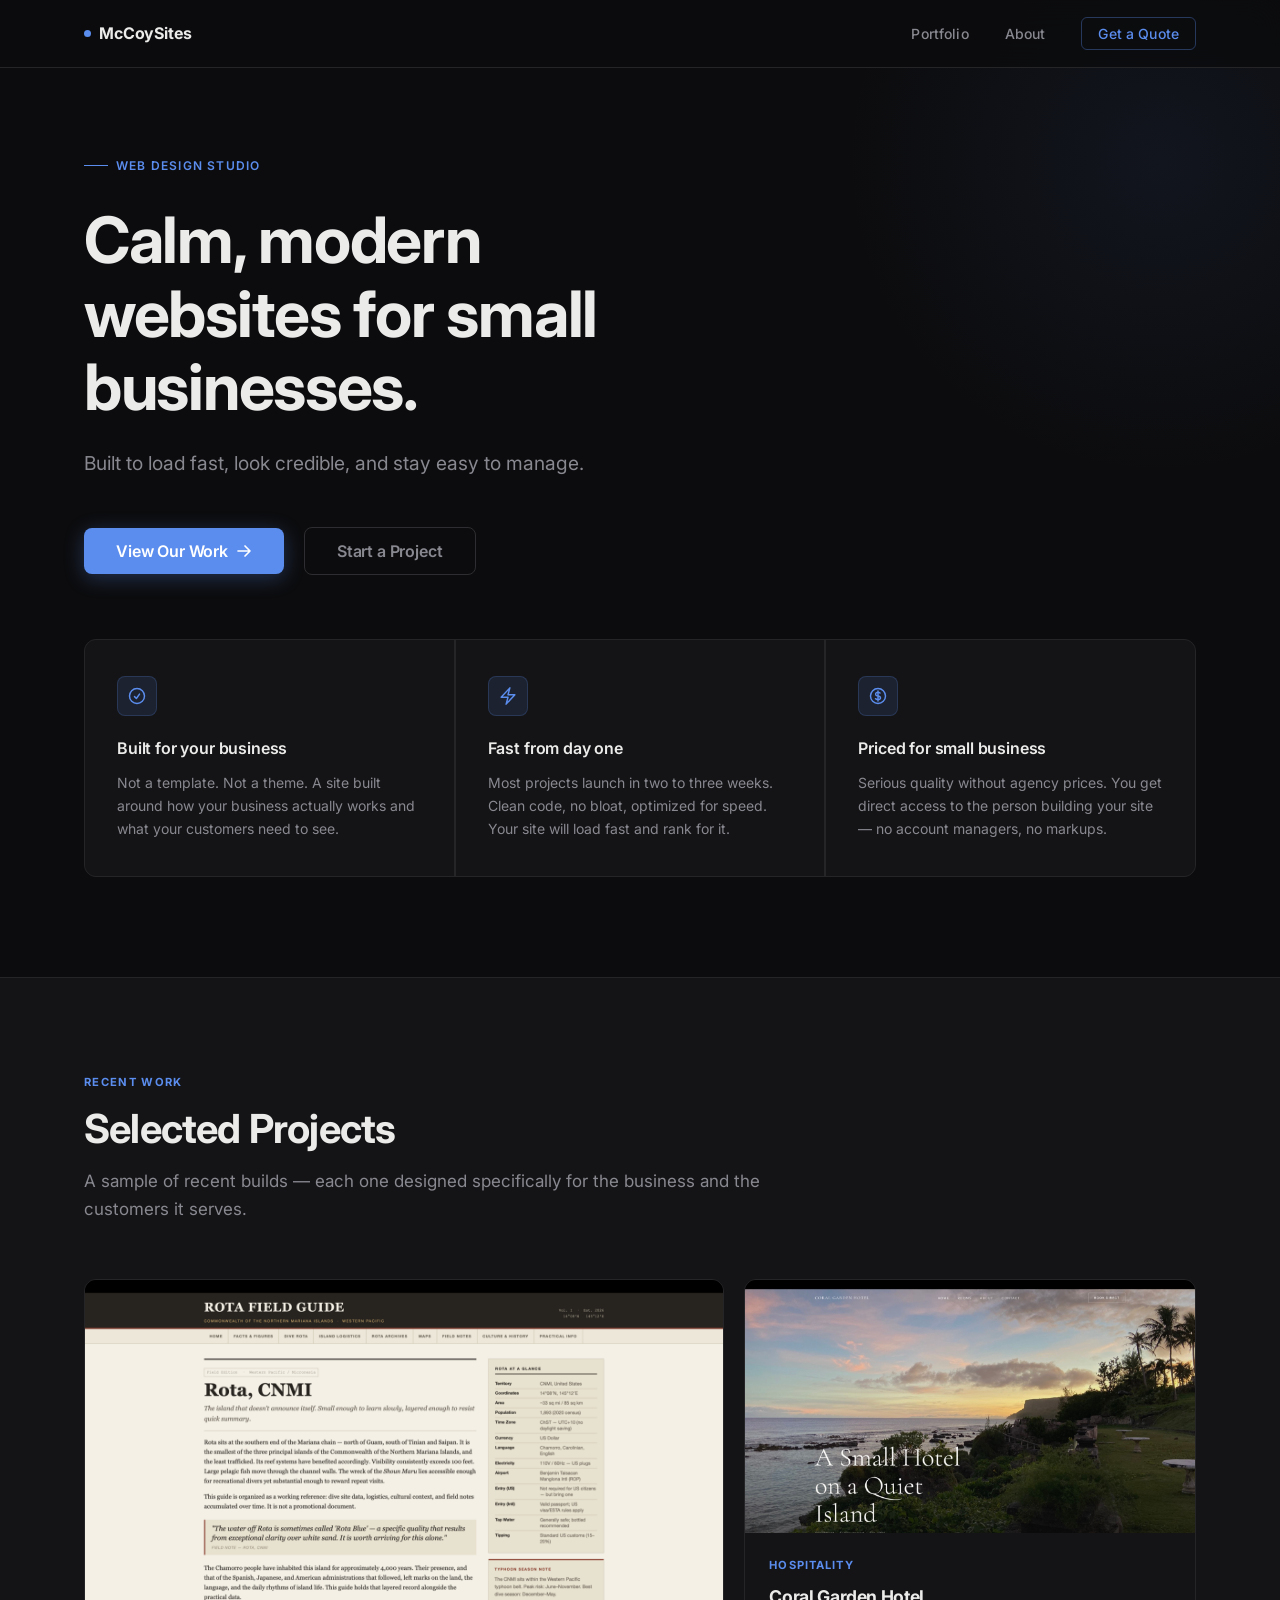
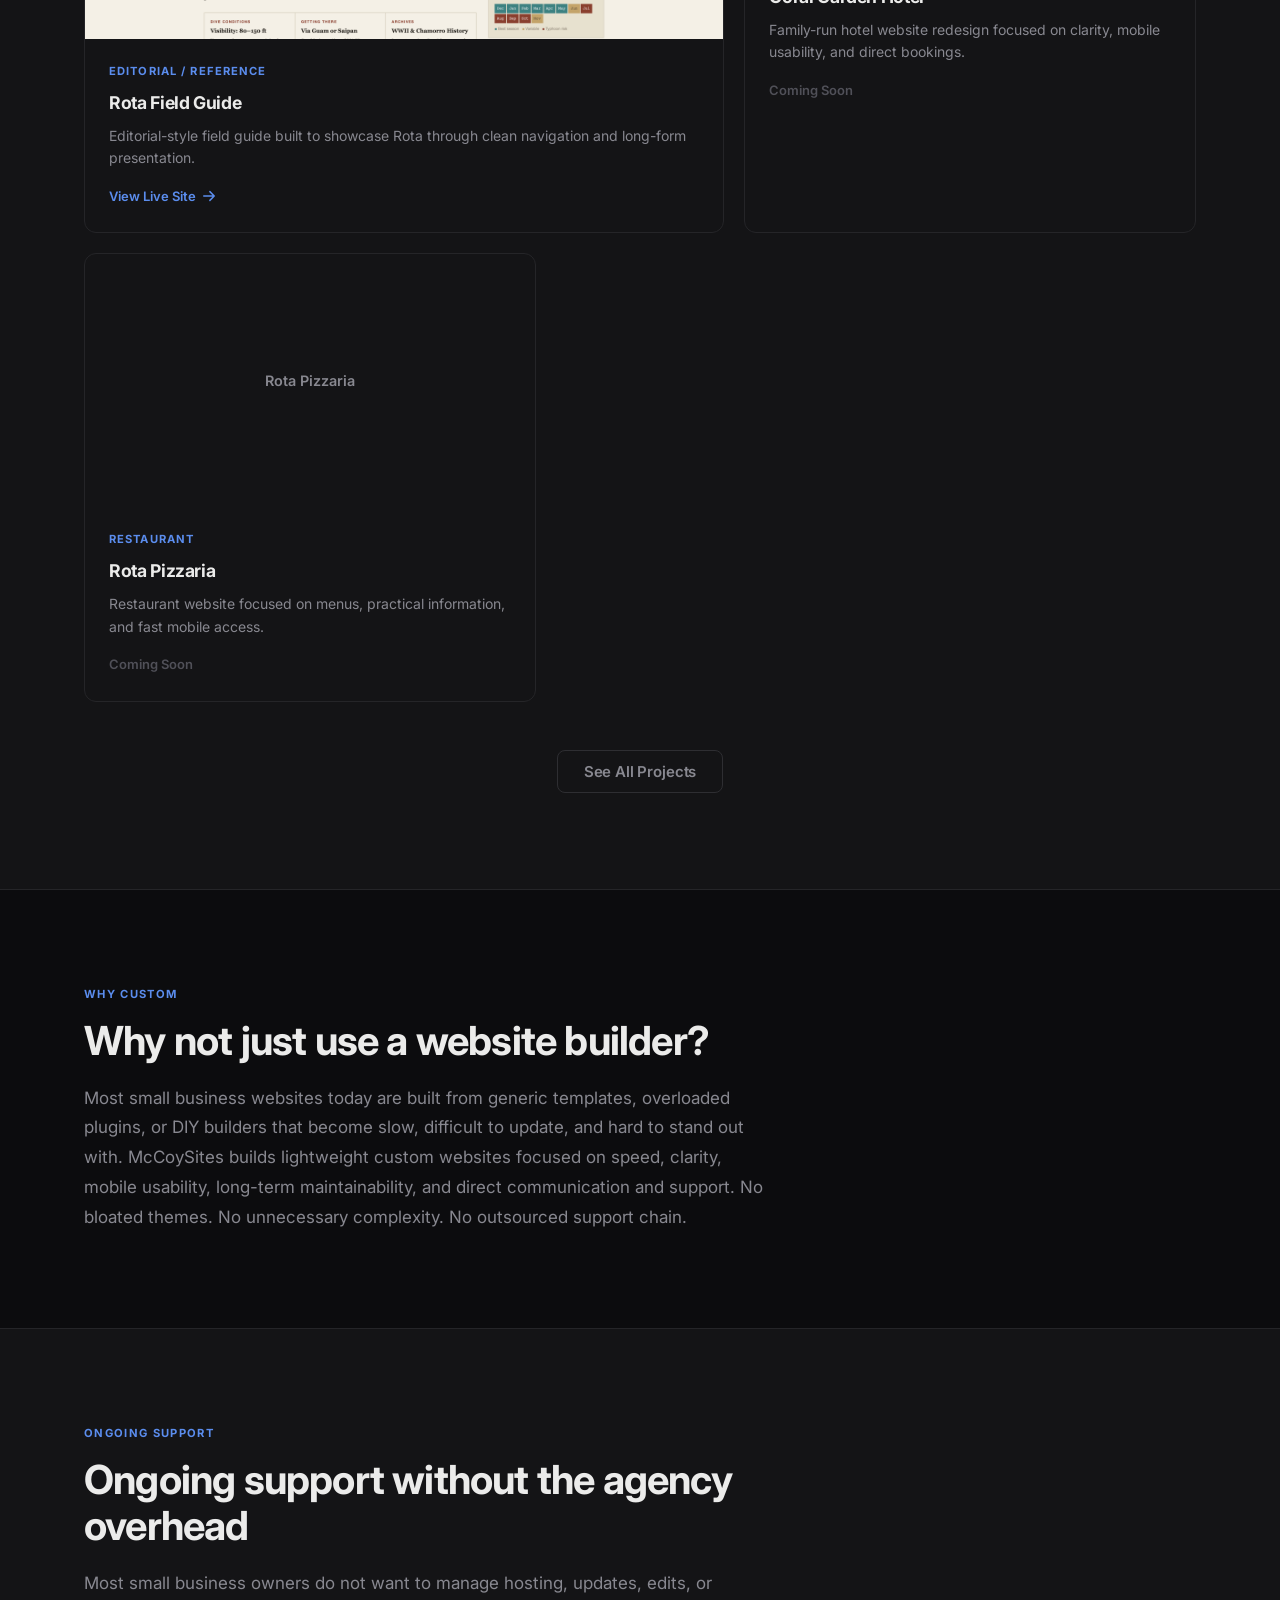
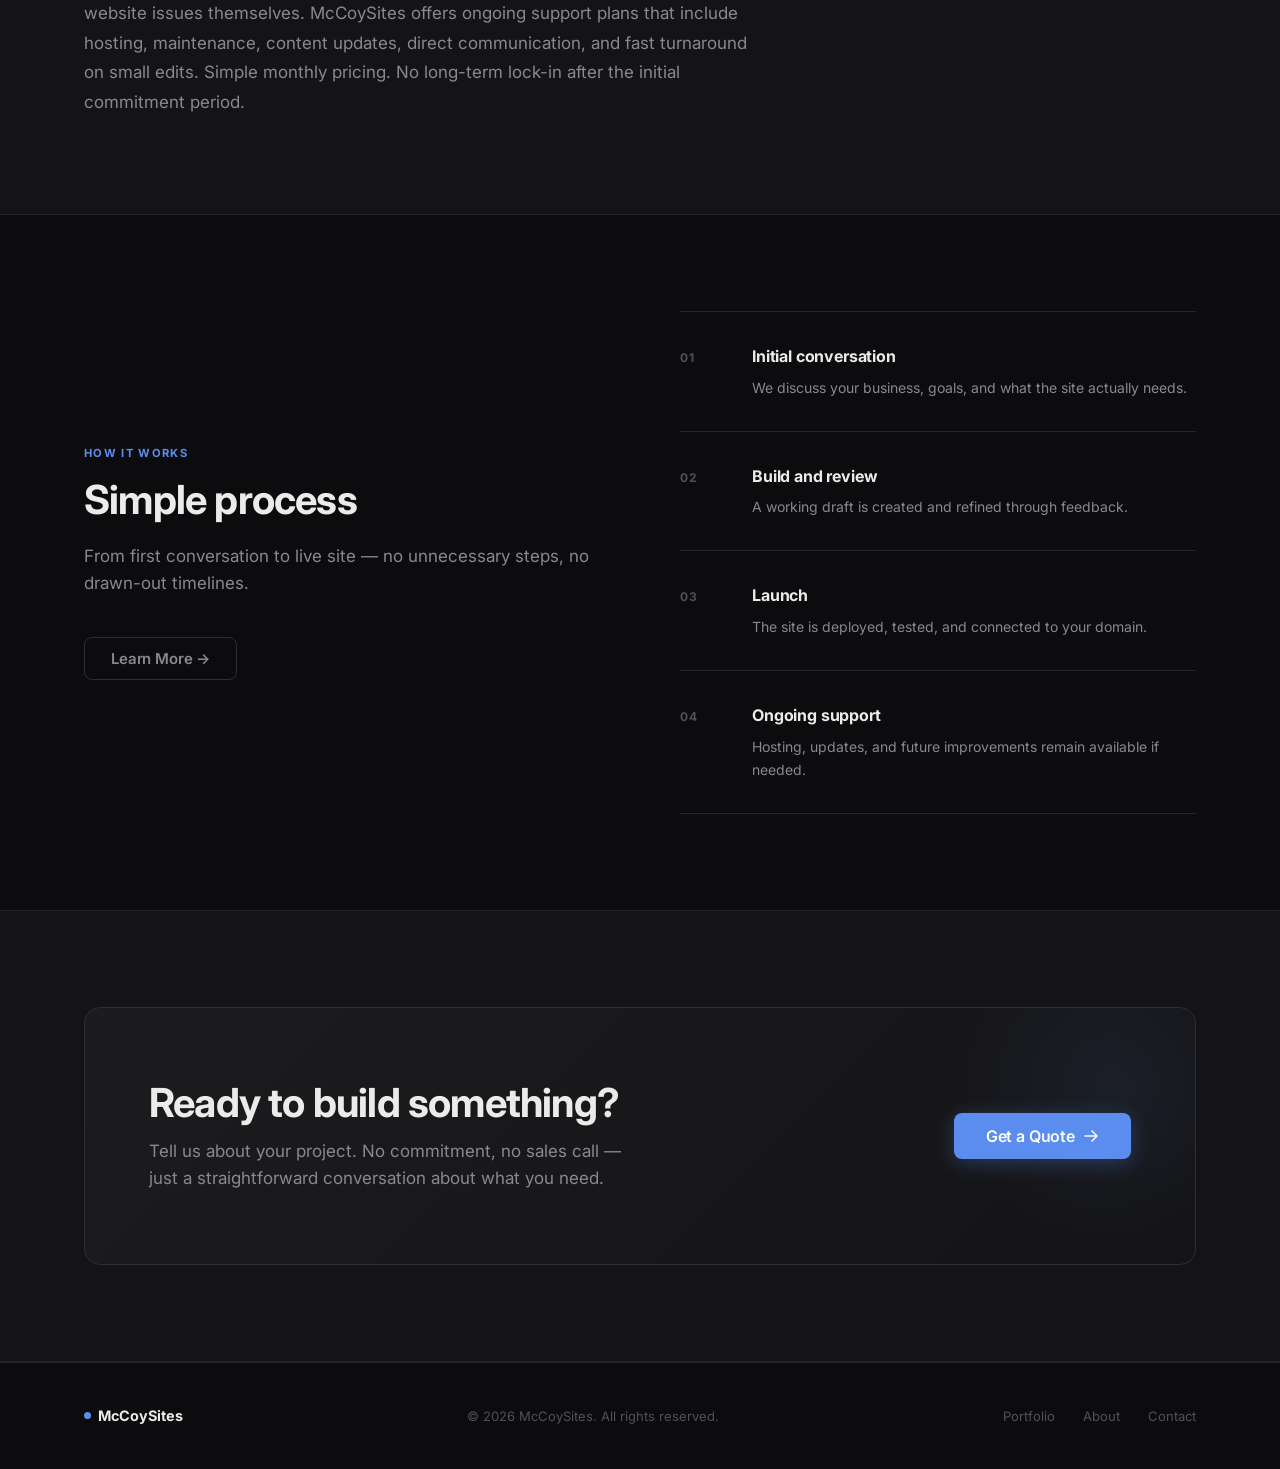
==== index.html @ 45b7924d "Coral Garden thumb" ====
<!DOCTYPE html>
<html lang="en">
<head>
  <meta charset="UTF-8" />
  <meta name="viewport" content="width=device-width, initial-scale=1.0" />
  <title>McCoySites — Web Design for Small Business</title>
  <meta name="description" content="Professional web design for small businesses. Clean, modern sites built fast. No agency overhead." />

  <!-- Fonts -->
  <link rel="preconnect" href="https://fonts.googleapis.com" />
  <link rel="preconnect" href="https://fonts.gstatic.com" crossorigin />
  <link href="https://fonts.googleapis.com/css2?family=Inter:wght@400;500;600;700;800&display=swap" rel="stylesheet" />

  <link rel="stylesheet" href="css/styles.css" />
</head>
<body>

  <!-- ── Navigation ──────────────────────────────────────── -->
  <nav class="nav">
    <div class="container nav__inner">
      <a href="index.html" class="nav__logo">
        <span class="nav__logo-dot"></span>
        McCoySites
      </a>
      <ul class="nav__links">
        <li><a href="portfolio.html">Portfolio</a></li>
        <li><a href="about.html">About</a></li>
        <li><a href="contact.html" class="nav__cta">Get a Quote</a></li>
      </ul>
      <button class="nav__toggle" aria-label="Toggle navigation" onclick="document.querySelector('.nav__links').classList.toggle('open')">
        <span></span><span></span><span></span>
      </button>
    </div>
  </nav>

  <!-- ── Hero ────────────────────────────────────────────── -->
  <section class="hero">
    <div class="container">
      <span class="hero__label">Web Design Studio</span>
      <h1 class="hero__headline">
        Calm, modern websites for small businesses.
      </h1>
      <p class="hero__sub">
        Built to load fast, look credible, and stay easy to manage.
      </p>
      <div class="hero__actions">
        <a href="portfolio.html" class="btn btn--primary btn--lg">
          View Our Work
          <svg xmlns="http://www.w3.org/2000/svg" fill="none" viewBox="0 0 24 24" stroke="currentColor" stroke-width="2.5"><path stroke-linecap="round" stroke-linejoin="round" d="M13.5 4.5L21 12m0 0l-7.5 7.5M21 12H3"/></svg>
        </a>
        <a href="contact.html" class="btn btn--ghost btn--lg">Start a Project</a>
      </div>

      <!-- Value props -->
      <div class="features">
        <div class="feature">
          <div class="feature__icon">
            <svg xmlns="http://www.w3.org/2000/svg" fill="none" viewBox="0 0 24 24" stroke="currentColor" stroke-width="1.75"><path stroke-linecap="round" stroke-linejoin="round" d="M9 12.75L11.25 15 15 9.75M21 12a9 9 0 11-18 0 9 9 0 0118 0z"/></svg>
          </div>
          <div class="feature__title">Built for your business</div>
          <p class="feature__body">Not a template. Not a theme. A site built around how your business actually works and what your customers need to see.</p>
        </div>
        <div class="feature">
          <div class="feature__icon">
            <svg xmlns="http://www.w3.org/2000/svg" fill="none" viewBox="0 0 24 24" stroke="currentColor" stroke-width="1.75"><path stroke-linecap="round" stroke-linejoin="round" d="M3.75 13.5l10.5-11.25L12 10.5h8.25L9.75 21.75 12 13.5H3.75z"/></svg>
          </div>
          <div class="feature__title">Fast from day one</div>
          <p class="feature__body">Most projects launch in two to three weeks. Clean code, no bloat, optimized for speed. Your site will load fast and rank for it.</p>
        </div>
        <div class="feature">
          <div class="feature__icon">
            <svg xmlns="http://www.w3.org/2000/svg" fill="none" viewBox="0 0 24 24" stroke="currentColor" stroke-width="1.75"><path stroke-linecap="round" stroke-linejoin="round" d="M12 6v12m-3-2.818l.879.659c1.171.879 3.07.879 4.242 0 1.172-.879 1.172-2.303 0-3.182C13.536 12.219 12.768 12 12 12c-.725 0-1.45-.22-2.003-.659-1.106-.879-1.106-2.303 0-3.182s2.9-.879 4.006 0l.415.33M21 12a9 9 0 11-18 0 9 9 0 0118 0z"/></svg>
          </div>
          <div class="feature__title">Priced for small business</div>
          <p class="feature__body">Serious quality without agency prices. You get direct access to the person building your site — no account managers, no markups.</p>
        </div>
      </div>
    </div>
  </section>

  <!-- ── Portfolio Preview ────────────────────────────────── -->
  <section class="section section--alt">
    <div class="container">
      <div class="section-header">
        <div class="section-header__label">Recent Work</div>
        <h2 class="section-header__title">Selected Projects</h2>
        <p class="section-header__body">A sample of recent builds — each one designed specifically for the business and the customers it serves.</p>
      </div>

      <div class="portfolio-grid">

        <!-- Rota Field Guide -->
        <a class="portfolio-card" href="https://www.rotafieldguide.com" target="_blank" rel="noopener noreferrer" style="display: block; text-decoration: none;">
          <div class="portfolio-card__thumb">
            <img
              src="images/rotafieldguide-thumb.jpg"
              alt="Rota Field Guide — screenshot of the homepage"
              loading="lazy"
            />
          </div>
          <div class="portfolio-card__body">
            <div class="portfolio-card__category">Editorial / Reference</div>
            <div class="portfolio-card__title">Rota Field Guide</div>
            <p class="portfolio-card__desc">Editorial-style field guide built to showcase Rota through clean navigation and long-form presentation.</p>
            <span class="portfolio-card__link">
              View Live Site
              <svg xmlns="http://www.w3.org/2000/svg" fill="none" viewBox="0 0 24 24" stroke="currentColor" stroke-width="2.5" width="14" height="14"><path stroke-linecap="round" stroke-linejoin="round" d="M13.5 4.5L21 12m0 0l-7.5 7.5M21 12H3"/></svg>
            </span>
          </div>
        </a>

        <!-- Coral Garden Hotel -->
        <div class="portfolio-card">
          <div class="portfolio-card__thumb">
            <img
              src="images/coralgardenhotel-thumb.jpg"
              alt="Coral Garden Hotel — screenshot of the homepage"
              loading="lazy"
            />
          </div>
          <div class="portfolio-card__body">
            <div class="portfolio-card__category">Hospitality</div>
            <div class="portfolio-card__title">Coral Garden Hotel</div>
            <p class="portfolio-card__desc">Family-run hotel website redesign focused on clarity, mobile usability, and direct bookings.</p>
            <span class="portfolio-card__link" style="color: var(--text-3); cursor: default;">
              Coming Soon
            </span>
          </div>
        </div>

        <!-- Rota Pizzaria -->
        <div class="portfolio-card">
          <div class="portfolio-card__thumb portfolio-card__thumb--placeholder">
            <span style="font-size: 0.9rem; font-weight: 600; color: var(--text-2);">Rota Pizzaria</span>
          </div>
          <div class="portfolio-card__body">
            <div class="portfolio-card__category">Restaurant</div>
            <div class="portfolio-card__title">Rota Pizzaria</div>
            <p class="portfolio-card__desc">Restaurant website focused on menus, practical information, and fast mobile access.</p>
            <span class="portfolio-card__link" style="color: var(--text-3); cursor: default;">
              Coming Soon
            </span>
          </div>
        </div>

      </div>

      <div style="margin-top: 48px; text-align: center;">
        <a href="portfolio.html" class="btn btn--ghost">See All Projects</a>
      </div>
    </div>
  </section>

  <!-- ── Why Custom ───────────────────────────────────────── -->
  <section class="section">
    <div class="container">
      <div style="max-width: 720px;">
        <div class="section-header__label" style="font-size: 0.7rem; font-weight: 700; letter-spacing: 0.12em; text-transform: uppercase; color: var(--accent); margin-bottom: 14px;">Why Custom</div>
        <h2 style="margin-bottom: 20px;">Why not just use a website builder?</h2>
        <p style="font-size: 1.0625rem; color: var(--text-2); line-height: 1.75;">
          Most small business websites today are built from generic templates, overloaded plugins, or DIY builders that become slow, difficult to update, and hard to stand out with. McCoySites builds lightweight custom websites focused on speed, clarity, mobile usability, long-term maintainability, and direct communication and support. No bloated themes. No unnecessary complexity. No outsourced support chain.
        </p>
      </div>
    </div>
  </section>

  <!-- ── Ongoing Support ───────────────────────────────────── -->
  <section class="section section--alt">
    <div class="container">
      <div style="max-width: 720px;">
        <div class="section-header__label" style="font-size: 0.7rem; font-weight: 700; letter-spacing: 0.12em; text-transform: uppercase; color: var(--accent); margin-bottom: 14px;">Ongoing Support</div>
        <h2 style="margin-bottom: 20px;">Ongoing support without the agency overhead</h2>
        <p style="font-size: 1.0625rem; color: var(--text-2); line-height: 1.75;">
          Most small business owners do not want to manage hosting, updates, edits, or website issues themselves. McCoySites offers ongoing support plans that include hosting, maintenance, content updates, direct communication, and fast turnaround on small edits. Simple monthly pricing. No long-term lock-in after the initial commitment period.
        </p>
      </div>
    </div>
  </section>

  <!-- ── Process ───────────────────────────────────────────── -->
  <section class="section">
    <div class="container">
      <div class="how-it-works-grid">
        <div>
          <div class="section-header__label" style="font-size: 0.7rem; font-weight: 700; letter-spacing: 0.12em; text-transform: uppercase; color: var(--accent); margin-bottom: 14px;">How It Works</div>
          <h2 style="margin-bottom: 20px;">Simple process</h2>
          <p style="font-size: 1.0625rem; margin-bottom: 40px; color: var(--text-2);">From first conversation to live site — no unnecessary steps, no drawn-out timelines.</p>
          <a href="about.html" class="btn btn--ghost">Learn More →</a>
        </div>

        <div class="about-process">
          <div class="process-step">
            <div class="process-step__num">01</div>
            <div>
              <div class="process-step__title">Initial conversation</div>
              <p class="process-step__body">We discuss your business, goals, and what the site actually needs.</p>
            </div>
          </div>
          <div class="process-step">
            <div class="process-step__num">02</div>
            <div>
              <div class="process-step__title">Build and review</div>
              <p class="process-step__body">A working draft is created and refined through feedback.</p>
            </div>
          </div>
          <div class="process-step">
            <div class="process-step__num">03</div>
            <div>
              <div class="process-step__title">Launch</div>
              <p class="process-step__body">The site is deployed, tested, and connected to your domain.</p>
            </div>
          </div>
          <div class="process-step">
            <div class="process-step__num">04</div>
            <div>
              <div class="process-step__title">Ongoing support</div>
              <p class="process-step__body">Hosting, updates, and future improvements remain available if needed.</p>
            </div>
          </div>
        </div>
      </div>
    </div>
  </section>

  <!-- ── CTA Band ─────────────────────────────────────────── -->
  <section class="section section--alt">
    <div class="container">
      <div class="cta-band">
        <div class="cta-band__text">
          <h2>Ready to build something?</h2>
          <p>Tell us about your project. No commitment, no sales call — just a straightforward conversation about what you need.</p>
        </div>
        <a href="contact.html" class="btn btn--primary btn--lg" style="white-space: nowrap; flex-shrink: 0;">
          Get a Quote
          <svg xmlns="http://www.w3.org/2000/svg" fill="none" viewBox="0 0 24 24" stroke="currentColor" stroke-width="2.5"><path stroke-linecap="round" stroke-linejoin="round" d="M13.5 4.5L21 12m0 0l-7.5 7.5M21 12H3"/></svg>
        </a>
      </div>
    </div>
  </section>

  <!-- ── Footer ───────────────────────────────────────────── -->
  <footer class="footer">
    <div class="container footer__inner">
      <div class="footer__logo">
        <span class="nav__logo-dot"></span>
        McCoySites
      </div>
      <p class="footer__copy">© <span id="footer-year"></span> McCoySites. All rights reserved.</p>
      <script>document.getElementById('footer-year').textContent = new Date().getFullYear();</script>
      <ul class="footer__links">
        <li><a href="portfolio.html">Portfolio</a></li>
        <li><a href="about.html">About</a></li>
        <li><a href="contact.html">Contact</a></li>
      </ul>
    </div>
  </footer>

</body>
</html>
---- css/styles.css ----
/* ============================================================
   McCoySites — Global Stylesheet
   Stack: Plain HTML/CSS · Static · Cloudflare Pages
   ============================================================ */

/* ── Reset & Base ─────────────────────────────────────────── */
*, *::before, *::after {
  box-sizing: border-box;
  margin: 0;
  padding: 0;
}

:root {
  /* Color palette */
  --bg:           #0c0c0e;
  --surface:      #141416;
  --surface-2:    #1c1c1f;
  --border:       #252528;
  --border-light: #2e2e32;
  --text:         #ebebea;
  --text-2:       #888890;
  --text-3:       #505058;
  --accent:       #5b8dee;
  --accent-dim:   #3a6bcc;
  --accent-glow:  rgba(91, 141, 238, 0.12);

  /* Typography */
  --font:         'Inter', system-ui, -apple-system, sans-serif;
  --mono:         'JetBrains Mono', 'Fira Code', monospace;

  /* Spacing */
  --max-w:        1160px;
  --nav-h:        68px;
  --section-pad:  96px;

  /* Transitions */
  --ease:         cubic-bezier(0.22, 1, 0.36, 1);
}

html {
  font-size: 16px;
  scroll-behavior: smooth;
}

body {
  font-family: var(--font);
  background: var(--bg);
  color: var(--text);
  line-height: 1.6;
  -webkit-font-smoothing: antialiased;
  min-height: 100vh;
}

img {
  display: block;
  max-width: 100%;
}

a {
  color: inherit;
  text-decoration: none;
}

/* ── Typography ───────────────────────────────────────────── */
h1, h2, h3, h4 {
  font-weight: 700;
  line-height: 1.15;
  letter-spacing: -0.02em;
}

h1 { font-size: clamp(2.4rem, 5.5vw, 4rem); }
h2 { font-size: clamp(1.75rem, 3.5vw, 2.5rem); }
h3 { font-size: clamp(1.2rem, 2vw, 1.5rem); }
h4 { font-size: 1rem; letter-spacing: 0.06em; text-transform: uppercase; }

p {
  color: var(--text-2);
  max-width: 62ch;
}

/* ── Layout Utilities ─────────────────────────────────────── */
.container {
  width: 100%;
  max-width: var(--max-w);
  margin: 0 auto;
  padding: 0 24px;
}

.section {
  padding: var(--section-pad) 0;
}

.section--alt {
  background: var(--surface);
  border-top: 1px solid var(--border);
  border-bottom: 1px solid var(--border);
}

/* ── Navigation ───────────────────────────────────────────── */
.nav {
  position: fixed;
  top: 0;
  left: 0;
  right: 0;
  z-index: 100;
  height: var(--nav-h);
  background: rgba(12, 12, 14, 0.88);
  backdrop-filter: blur(16px);
  -webkit-backdrop-filter: blur(16px);
  border-bottom: 1px solid var(--border);
}

.nav__inner {
  display: flex;
  align-items: center;
  justify-content: space-between;
  height: 100%;
}

.nav__logo {
  font-size: 1rem;
  font-weight: 700;
  letter-spacing: -0.01em;
  color: var(--text);
  display: flex;
  align-items: center;
  gap: 8px;
}

.nav__logo-dot {
  width: 7px;
  height: 7px;
  border-radius: 50%;
  background: var(--accent);
  display: inline-block;
}

.nav__links {
  display: flex;
  align-items: center;
  gap: 36px;
  list-style: none;
}

.nav__links a {
  font-size: 0.875rem;
  font-weight: 500;
  color: var(--text-2);
  letter-spacing: 0.01em;
  transition: color 0.2s;
}

.nav__links a:hover,
.nav__links a.active {
  color: var(--text);
}

.nav__cta {
  font-size: 0.8125rem;
  font-weight: 600;
  color: var(--accent) !important;
  border: 1px solid rgba(91, 141, 238, 0.35);
  padding: 7px 16px;
  border-radius: 6px;
  transition: background 0.2s, border-color 0.2s !important;
}

.nav__cta:hover {
  background: var(--accent-glow) !important;
  border-color: var(--accent) !important;
}

/* Mobile nav toggle */
.nav__toggle {
  display: none;
  flex-direction: column;
  gap: 5px;
  background: none;
  border: none;
  cursor: pointer;
  padding: 4px;
}

.nav__toggle span {
  display: block;
  width: 22px;
  height: 2px;
  background: var(--text);
  border-radius: 2px;
  transition: transform 0.25s var(--ease), opacity 0.2s;
}

/* ── Hero ─────────────────────────────────────────────────── */
.hero {
  padding-top: calc(var(--nav-h) + 80px);
  padding-bottom: 100px;
  position: relative;
  overflow: hidden;
}

.hero::before {
  content: '';
  position: absolute;
  top: -160px;
  right: -200px;
  width: 640px;
  height: 640px;
  background: radial-gradient(circle, rgba(91, 141, 238, 0.07) 0%, transparent 70%);
  pointer-events: none;
}

.hero__label {
  display: inline-flex;
  align-items: center;
  gap: 8px;
  font-size: 0.75rem;
  font-weight: 600;
  letter-spacing: 0.1em;
  text-transform: uppercase;
  color: var(--accent);
  margin-bottom: 28px;
}

.hero__label::before {
  content: '';
  display: block;
  width: 24px;
  height: 1px;
  background: var(--accent);
}

.hero__headline {
  margin-bottom: 24px;
  max-width: 14ch;
}

.hero__headline em {
  font-style: normal;
  color: var(--accent);
}

.hero__sub {
  font-size: clamp(1rem, 1.6vw, 1.2rem);
  color: var(--text-2);
  margin-bottom: 48px;
  max-width: 50ch;
}

.hero__actions {
  display: flex;
  align-items: center;
  gap: 20px;
  flex-wrap: wrap;
}

/* ── Buttons ──────────────────────────────────────────────── */
.btn {
  display: inline-flex;
  align-items: center;
  gap: 8px;
  font-family: var(--font);
  font-size: 0.9375rem;
  font-weight: 600;
  border-radius: 8px;
  padding: 13px 26px;
  border: none;
  cursor: pointer;
  transition: transform 0.2s var(--ease), box-shadow 0.2s, background 0.2s;
  letter-spacing: -0.01em;
  line-height: 1;
}

.btn:hover {
  transform: translateY(-1px);
}

.btn--primary {
  background: var(--accent);
  color: #fff;
  box-shadow: 0 4px 20px rgba(91, 141, 238, 0.3);
}

.btn--primary:hover {
  background: #6e9ef5;
  box-shadow: 0 6px 28px rgba(91, 141, 238, 0.4);
}

.btn--ghost {
  background: transparent;
  color: var(--text-2);
  border: 1px solid var(--border-light);
}

.btn--ghost:hover {
  background: var(--surface-2);
  color: var(--text);
  border-color: var(--text-3);
}

.btn--lg {
  font-size: 1rem;
  padding: 15px 32px;
}

/* Arrow icon inside button */
.btn svg {
  width: 16px;
  height: 16px;
  transition: transform 0.2s;
}

.btn:hover svg {
  transform: translateX(3px);
}

/* ── Value Props / Features Grid ──────────────────────────── */
.features {
  display: grid;
  grid-template-columns: repeat(3, 1fr);
  gap: 2px;
  margin-top: 64px;
  border: 1px solid var(--border);
  border-radius: 12px;
  overflow: hidden;
  background: var(--border);
}

.feature {
  background: var(--surface);
  padding: 36px 32px;
  transition: background 0.2s;
}

.feature:hover {
  background: var(--surface-2);
}

.feature__icon {
  width: 40px;
  height: 40px;
  border-radius: 8px;
  background: var(--accent-glow);
  border: 1px solid rgba(91, 141, 238, 0.2);
  display: flex;
  align-items: center;
  justify-content: center;
  margin-bottom: 20px;
  color: var(--accent);
}

.feature__icon svg {
  width: 20px;
  height: 20px;
}

.feature__title {
  font-size: 1rem;
  font-weight: 600;
  color: var(--text);
  margin-bottom: 10px;
  letter-spacing: -0.01em;
}

.feature__body {
  font-size: 0.875rem;
  color: var(--text-2);
  line-height: 1.65;
  max-width: none;
}

/* ── Section Headers ──────────────────────────────────────── */
.section-header {
  margin-bottom: 56px;
}

.section-header__label {
  font-size: 0.7rem;
  font-weight: 700;
  letter-spacing: 0.12em;
  text-transform: uppercase;
  color: var(--accent);
  margin-bottom: 14px;
}

.section-header__title {
  margin-bottom: 16px;
}

.section-header__body {
  font-size: 1.0625rem;
  color: var(--text-2);
}

/* ── Portfolio Grid ───────────────────────────────────────── */
.portfolio-grid {
  display: grid;
  grid-template-columns: repeat(12, 1fr);
  gap: 20px;
}

.portfolio-card {
  background: var(--surface);
  border: 1px solid var(--border);
  border-radius: 12px;
  overflow: hidden;
  transition: border-color 0.25s, transform 0.25s var(--ease);
  cursor: pointer;
}

.portfolio-card:hover {
  border-color: var(--border-light);
  transform: translateY(-3px);
}

.portfolio-card:nth-child(1) { grid-column: span 7; }
.portfolio-card:nth-child(2) { grid-column: span 5; }
.portfolio-card:nth-child(3) { grid-column: span 5; }
.portfolio-card:nth-child(4) { grid-column: span 7; }

/* On portfolio page: all equal */
.portfolio-grid--equal .portfolio-card {
  grid-column: span 4;
}

/* Featured card overrides equal grid — matches index.html span-7 treatment */
.portfolio-grid--equal .portfolio-card--featured {
  grid-column: span 8;
}

.portfolio-card__thumb {
  width: 100%;
  aspect-ratio: 16 / 9;
  overflow: hidden;
}

.portfolio-card__thumb img {
  width: 100%;
  height: 100%;
  object-fit: cover;
  object-position: center top;
  display: block;
}


/* Placeholder thumbnail styling */
.portfolio-card__thumb--placeholder {
  display: flex;
  align-items: center;
  justify-content: center;
  flex-direction: column;
  gap: 10px;
}


.portfolio-card__body {
  padding: 24px;
}

.portfolio-card__category {
  font-size: 0.7rem;
  font-weight: 700;
  letter-spacing: 0.1em;
  text-transform: uppercase;
  color: var(--accent);
  margin-bottom: 8px;
}

.portfolio-card__title {
  font-size: 1.1rem;
  font-weight: 700;
  color: var(--text);
  margin-bottom: 8px;
  letter-spacing: -0.02em;
}

.portfolio-card__desc {
  font-size: 0.875rem;
  color: var(--text-2);
  line-height: 1.6;
  max-width: none;
}

.portfolio-card__link {
  display: inline-flex;
  align-items: center;
  gap: 6px;
  font-size: 0.8125rem;
  font-weight: 600;
  color: var(--accent);
  margin-top: 16px;
  transition: gap 0.2s;
}

.portfolio-card__link:hover {
  gap: 10px;
}

/* ── CTA Band ─────────────────────────────────────────────── */
.cta-band {
  border-radius: 16px;
  background: linear-gradient(135deg, var(--surface-2) 0%, var(--surface) 100%);
  border: 1px solid var(--border-light);
  padding: 72px 64px;
  display: flex;
  align-items: center;
  justify-content: space-between;
  gap: 40px;
  position: relative;
  overflow: hidden;
}

.cta-band::before {
  content: '';
  position: absolute;
  top: -80px;
  right: -80px;
  width: 320px;
  height: 320px;
  background: radial-gradient(circle, rgba(91, 141, 238, 0.08) 0%, transparent 70%);
  pointer-events: none;
}

.cta-band__text {
  max-width: 480px;
}

.cta-band__text h2 {
  margin-bottom: 12px;
}

.cta-band__text p {
  font-size: 1.0625rem;
}

/* ── About Page ───────────────────────────────────────────── */
.about-hero {
  padding-top: calc(var(--nav-h) + 72px);
  padding-bottom: 80px;
}

.about-grid {
  display: grid;
  grid-template-columns: 1fr 1fr;
  gap: 80px;
  align-items: start;
}

.about-stat-row {
  display: flex;
  gap: 48px;
  margin-top: 48px;
  padding-top: 48px;
  border-top: 1px solid var(--border);
}

.about-stat__num {
  font-size: 2.5rem;
  font-weight: 800;
  letter-spacing: -0.04em;
  color: var(--text);
  line-height: 1;
  margin-bottom: 4px;
}

.about-stat__label {
  font-size: 0.8rem;
  color: var(--text-2);
}

.about-process {
  display: flex;
  flex-direction: column;
  gap: 0;
}

.process-step {
  display: grid;
  grid-template-columns: 48px 1fr;
  gap: 24px;
  padding: 32px 0;
  border-bottom: 1px solid var(--border);
}

.process-step:first-child {
  border-top: 1px solid var(--border);
}

.process-step__num {
  font-size: 0.75rem;
  font-weight: 700;
  letter-spacing: 0.08em;
  color: var(--text-3);
  padding-top: 4px;
}

.process-step__title {
  font-size: 1rem;
  font-weight: 700;
  color: var(--text);
  margin-bottom: 6px;
  letter-spacing: -0.01em;
}

.process-step__body {
  font-size: 0.875rem;
  color: var(--text-2);
  line-height: 1.65;
  max-width: none;
}

/* ── Contact Page ─────────────────────────────────────────── */
.contact-hero {
  padding-top: calc(var(--nav-h) + 72px);
  padding-bottom: 80px;
}

.contact-layout {
  display: grid;
  grid-template-columns: 1fr 1.5fr;
  gap: 80px;
  align-items: start;
}

.contact-aside__item {
  padding: 28px 0;
  border-bottom: 1px solid var(--border);
}

.contact-aside__item:first-child {
  border-top: 1px solid var(--border);
}

.contact-aside__label {
  font-size: 0.7rem;
  font-weight: 700;
  letter-spacing: 0.1em;
  text-transform: uppercase;
  color: var(--text-3);
  margin-bottom: 8px;
}

.contact-aside__value {
  font-size: 0.9375rem;
  color: var(--text);
  font-weight: 500;
}

/* ── Form ─────────────────────────────────────────────────── */
.form {
  display: flex;
  flex-direction: column;
  gap: 20px;
}

.form-row {
  display: grid;
  grid-template-columns: 1fr 1fr;
  gap: 16px;
}

.form-field {
  display: flex;
  flex-direction: column;
  gap: 8px;
}

.form-field label {
  font-size: 0.8125rem;
  font-weight: 600;
  color: var(--text-2);
  letter-spacing: 0.01em;
}

.form-field input,
.form-field textarea,
.form-field select {
  font-family: var(--font);
  font-size: 0.9375rem;
  background: var(--surface);
  border: 1px solid var(--border-light);
  border-radius: 8px;
  color: var(--text);
  padding: 12px 16px;
  outline: none;
  transition: border-color 0.2s, box-shadow 0.2s;
  width: 100%;
  -webkit-appearance: none;
}

.form-field input::placeholder,
.form-field textarea::placeholder {
  color: var(--text-3);
}

.form-field input:focus,
.form-field textarea:focus,
.form-field select:focus {
  border-color: var(--accent);
  box-shadow: 0 0 0 3px var(--accent-glow);
}

.form-field textarea {
  min-height: 160px;
  resize: vertical;
  line-height: 1.6;
}

.form-field select option {
  background: var(--surface-2);
}

.form__note {
  font-size: 0.8125rem;
  color: var(--text-3);
  max-width: none;
}

/* ── Portfolio Page ───────────────────────────────────────── */
.portfolio-hero {
  padding-top: calc(var(--nav-h) + 72px);
  padding-bottom: 64px;
}

.portfolio-filter {
  display: flex;
  gap: 8px;
  margin-bottom: 48px;
  flex-wrap: wrap;
}

.filter-btn {
  font-family: var(--font);
  font-size: 0.8125rem;
  font-weight: 600;
  color: var(--text-2);
  background: var(--surface);
  border: 1px solid var(--border);
  border-radius: 6px;
  padding: 7px 16px;
  cursor: pointer;
  transition: color 0.2s, background 0.2s, border-color 0.2s;
}

.filter-btn:hover,
.filter-btn.active {
  color: var(--text);
  background: var(--surface-2);
  border-color: var(--border-light);
}

.filter-btn.active {
  color: var(--accent);
  border-color: rgba(91, 141, 238, 0.4);
}

/* ── Footer ───────────────────────────────────────────────── */
.footer {
  border-top: 1px solid var(--border);
  padding: 40px 0;
  margin-top: auto;
}

.footer__inner {
  display: flex;
  align-items: center;
  justify-content: space-between;
  gap: 24px;
  flex-wrap: wrap;
}

.footer__logo {
  font-size: 0.9rem;
  font-weight: 700;
  color: var(--text);
  display: flex;
  align-items: center;
  gap: 7px;
}

.footer__copy {
  font-size: 0.8125rem;
  color: var(--text-3);
  max-width: none;
}

.footer__links {
  display: flex;
  gap: 28px;
  list-style: none;
}

.footer__links a {
  font-size: 0.8125rem;
  color: var(--text-3);
  transition: color 0.2s;
}

.footer__links a:hover {
  color: var(--text-2);
}

/* ── Divider ──────────────────────────────────────────────── */
.divider {
  border: none;
  border-top: 1px solid var(--border);
  margin: 0;
}


/* ── How It Works (index) ─────────────────────────────────── */
.how-it-works-grid {
  display: grid;
  grid-template-columns: 1fr 1fr;
  gap: 80px;
  align-items: center;
}

/* ── Responsive ───────────────────────────────────────────── */
@media (max-width: 768px) {
  .how-it-works-grid {
    grid-template-columns: 1fr;
    gap: 48px;
  }
}

@media (max-width: 900px) {
  :root {
    --section-pad: 64px;
  }

  .features {
    grid-template-columns: 1fr;
  }

  .portfolio-grid .portfolio-card:nth-child(n) {
    grid-column: span 12;
  }

  .portfolio-grid--equal .portfolio-card {
    grid-column: span 6;
  }

  .portfolio-grid--equal .portfolio-card--featured {
    grid-column: span 12;
  }

  .about-grid,
  .contact-layout {
    grid-template-columns: 1fr;
    gap: 48px;
  }

  .cta-band {
    flex-direction: column;
    padding: 48px 36px;
  }

  .about-stat-row {
    gap: 32px;
  }
}

@media (max-width: 640px) {
  :root {
    --section-pad: 48px;
    --nav-h: 60px;
  }

  .nav__links {
    display: none;
    position: fixed;
    top: var(--nav-h);
    left: 0;
    right: 0;
    background: var(--bg);
    border-bottom: 1px solid var(--border);
    flex-direction: column;
    gap: 0;
    padding: 8px 0;
    align-items: stretch;
  }

  .nav__links.open {
    display: flex;
  }

  .nav__links li a {
    display: block;
    padding: 14px 24px;
    border-bottom: 1px solid var(--border);
  }

  .nav__links li:last-child a {
    border: none;
    margin: 8px 16px;
    text-align: center;
  }

  .nav__toggle {
    display: flex;
  }

  .portfolio-grid--equal .portfolio-card {
    grid-column: span 12;
  }

  .form-row {
    grid-template-columns: 1fr;
  }

  .cta-band {
    padding: 40px 24px;
  }

  .about-stat-row {
    flex-direction: column;
    gap: 24px;
  }
}
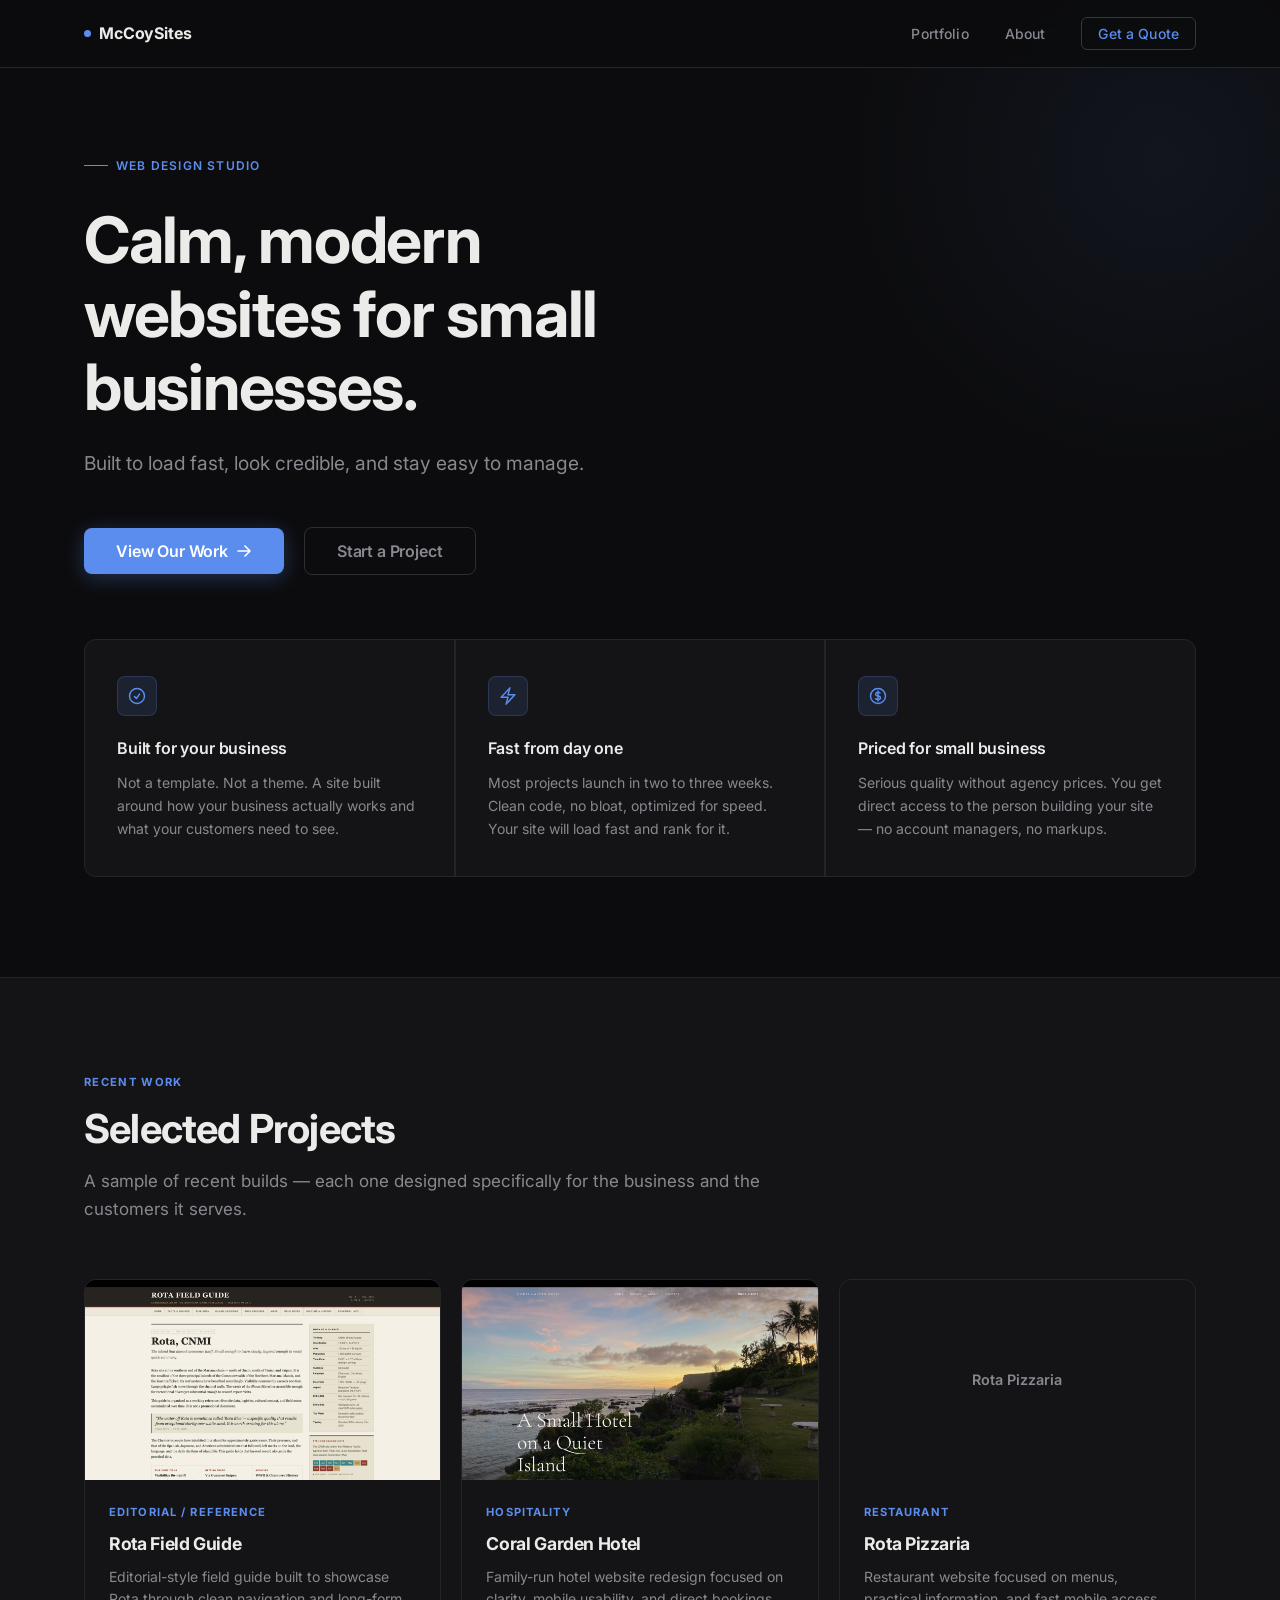
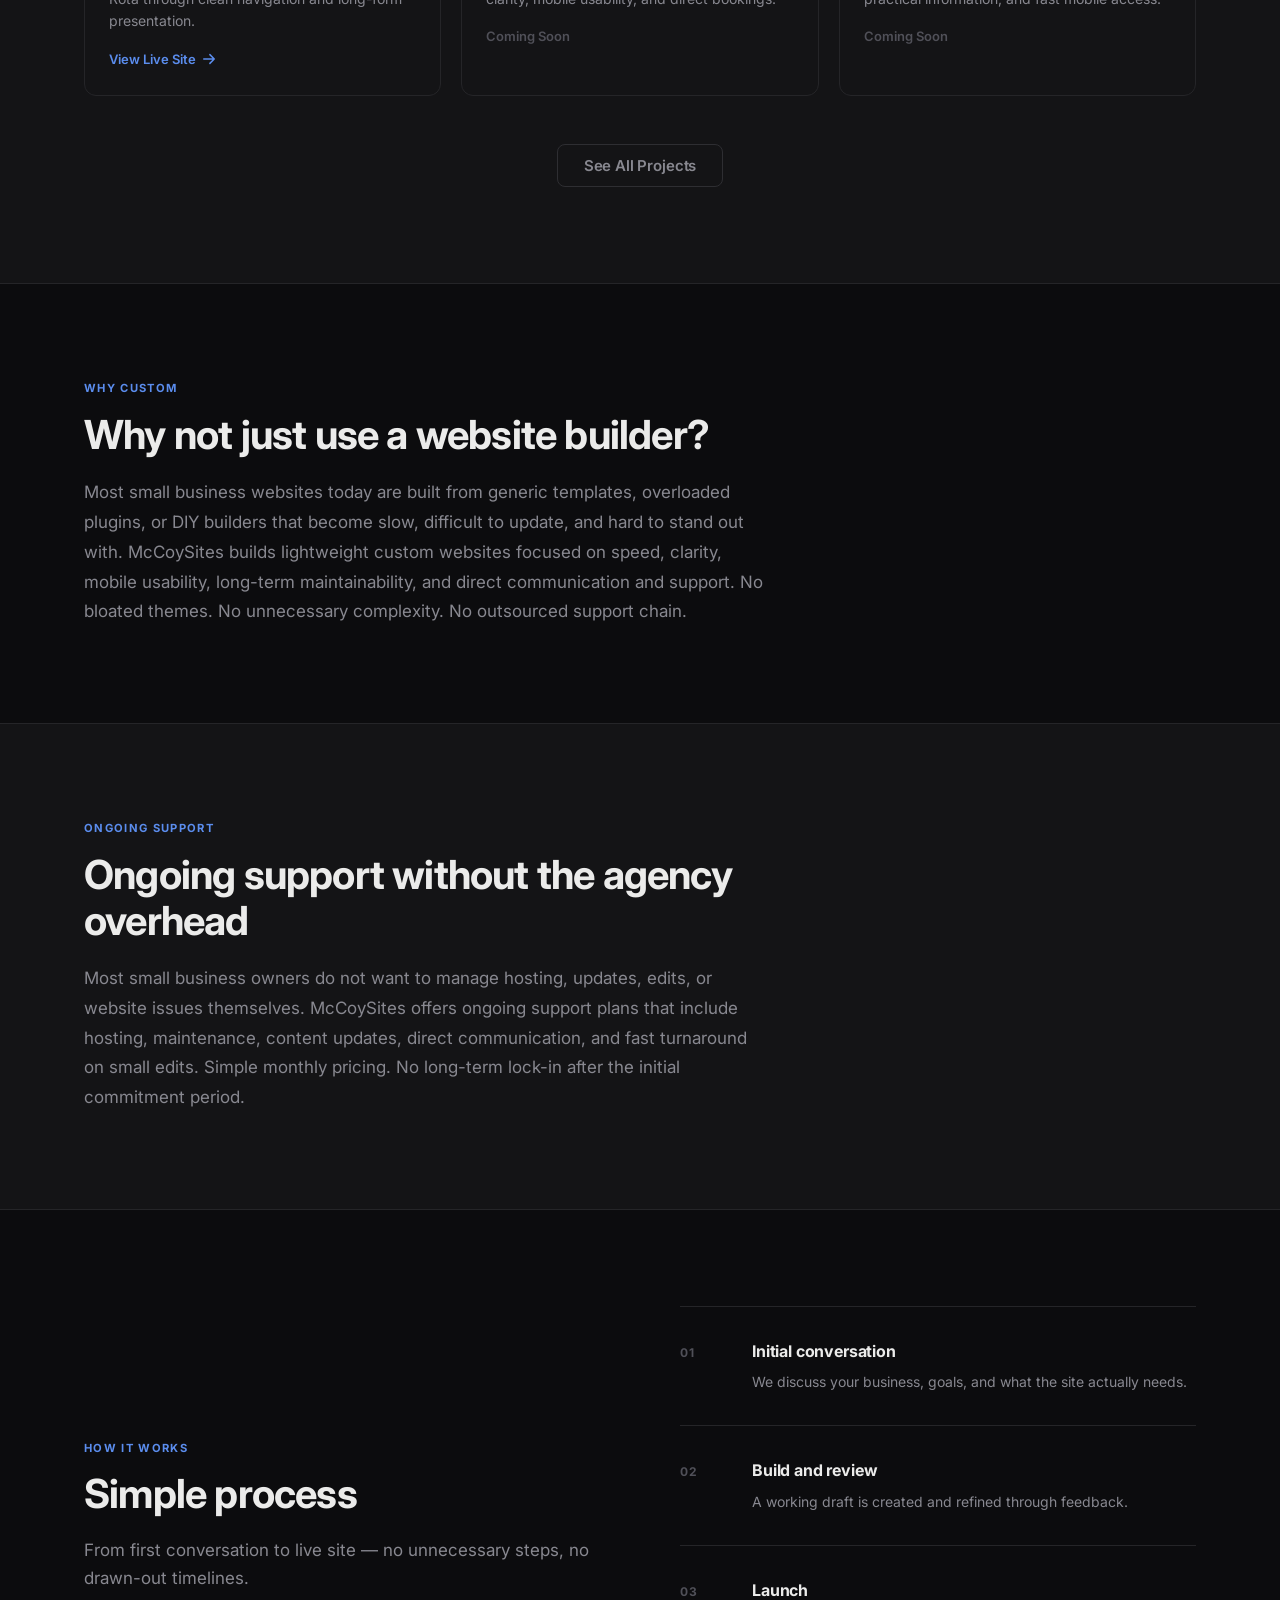
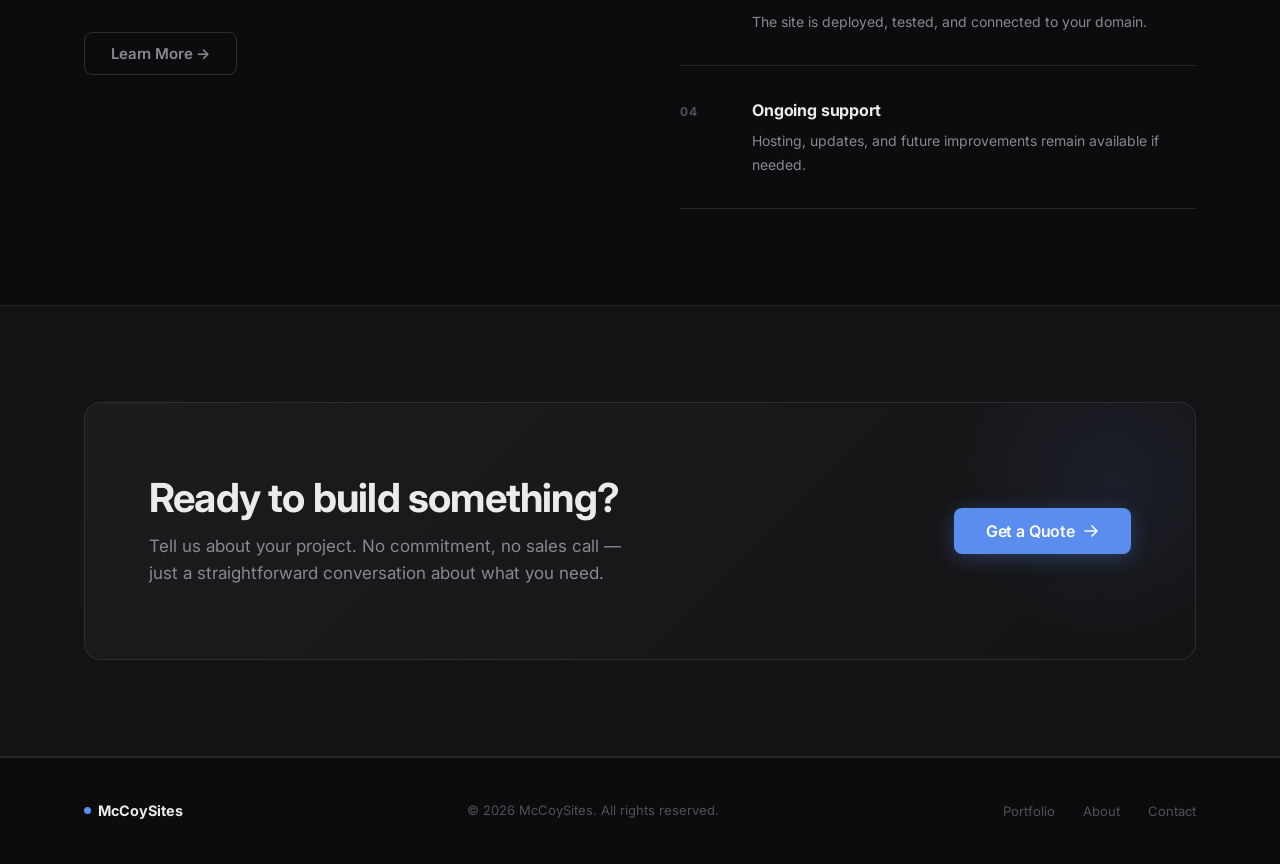
==== commit ea27f5c0: "images" ====
--- a/index.html
+++ b/index.html
@@ -87,7 +87,7 @@
         <p class="section-header__body">A sample of recent builds — each one designed specifically for the business and the customers it serves.</p>
       </div>
 
-      <div class="portfolio-grid">
+      <div class="portfolio-grid portfolio-grid--equal">
 
         <!-- Rota Field Guide -->
         <a class="portfolio-card" href="https://www.rotafieldguide.com" target="_blank" rel="noopener noreferrer" style="display: block; text-decoration: none;">
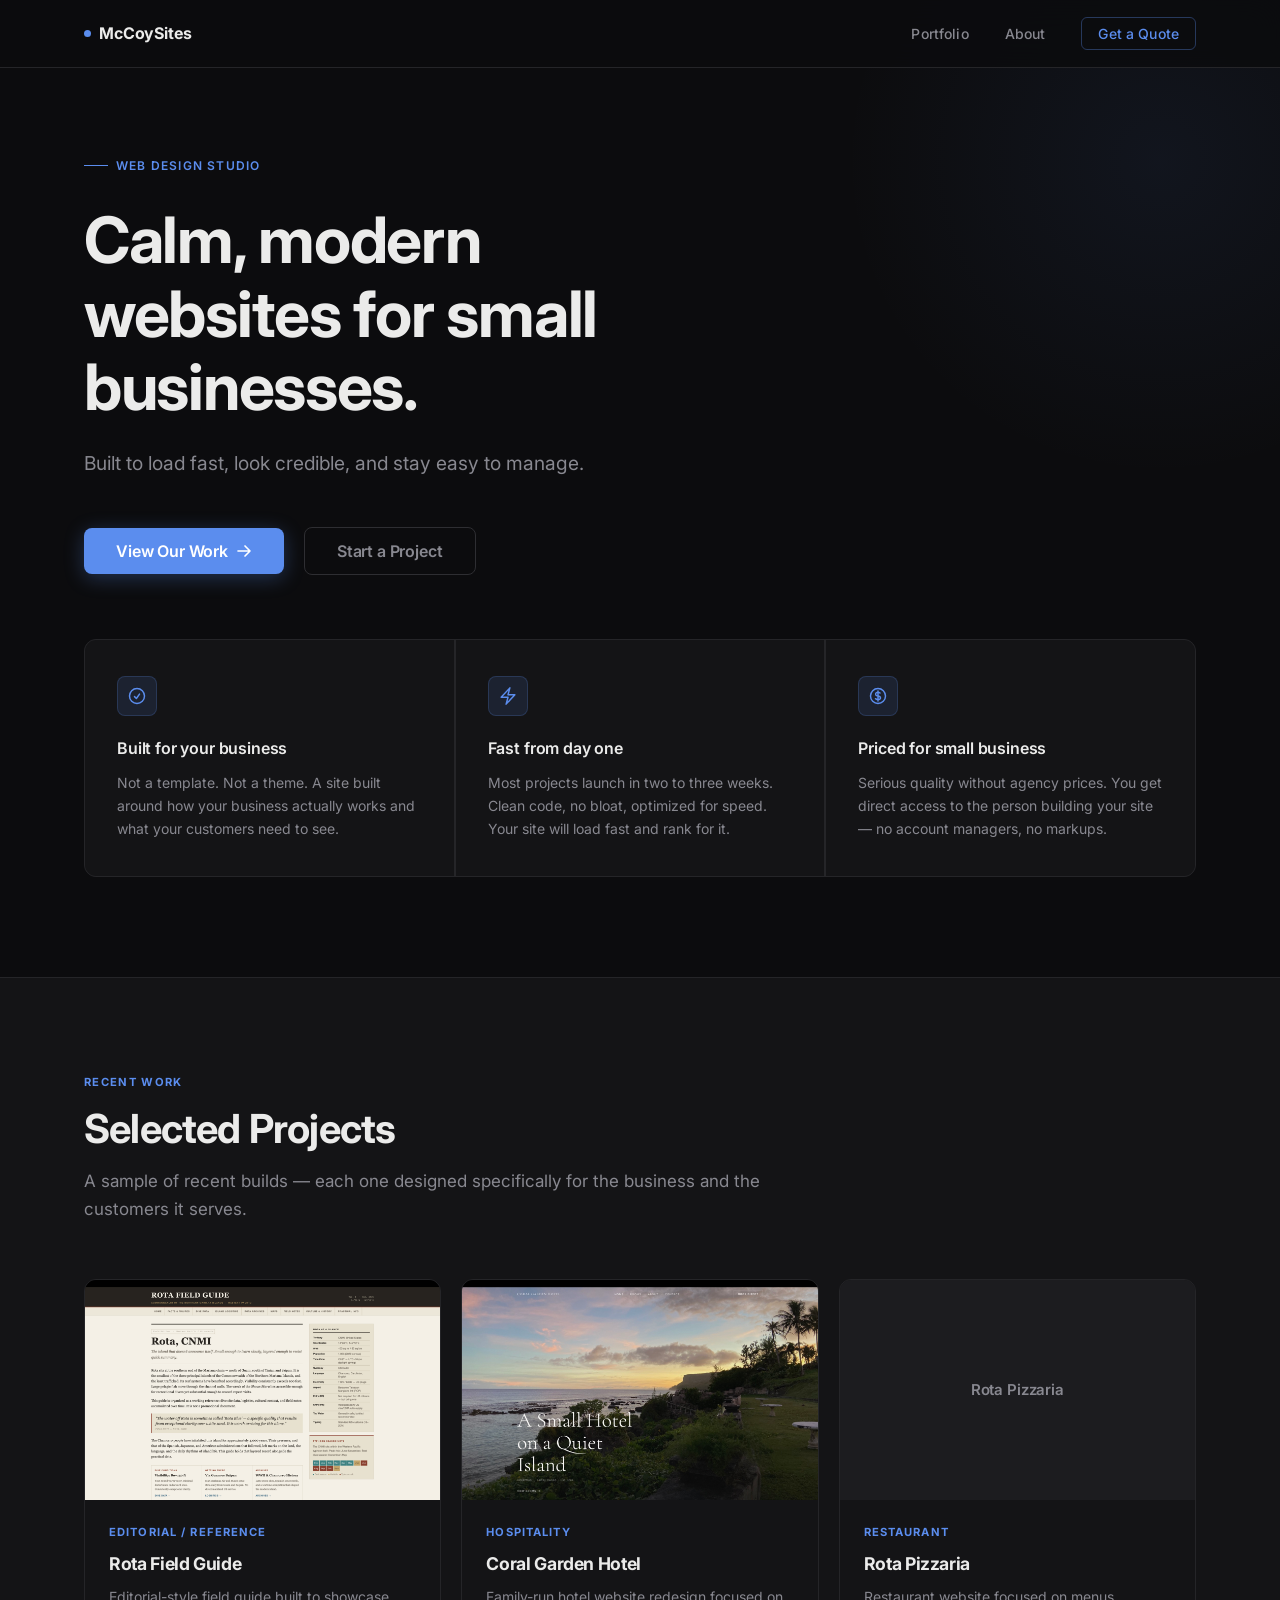
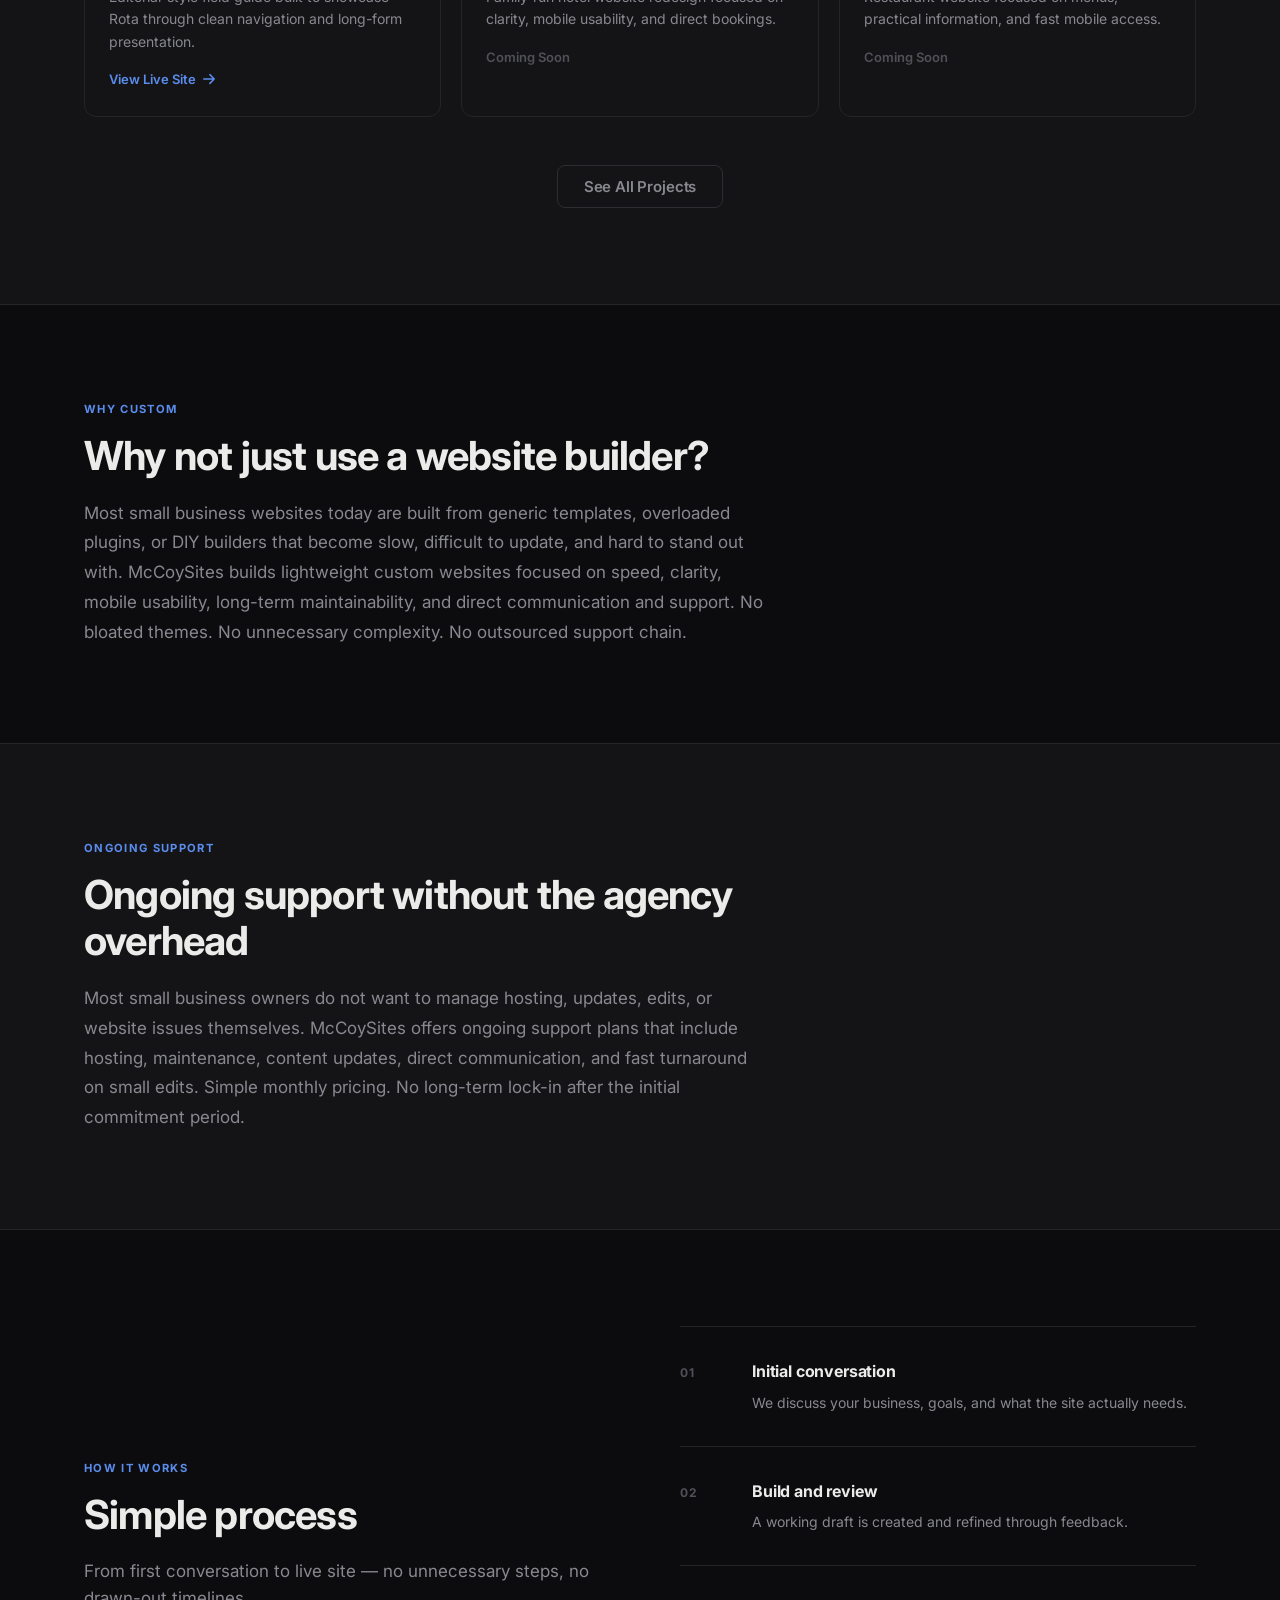
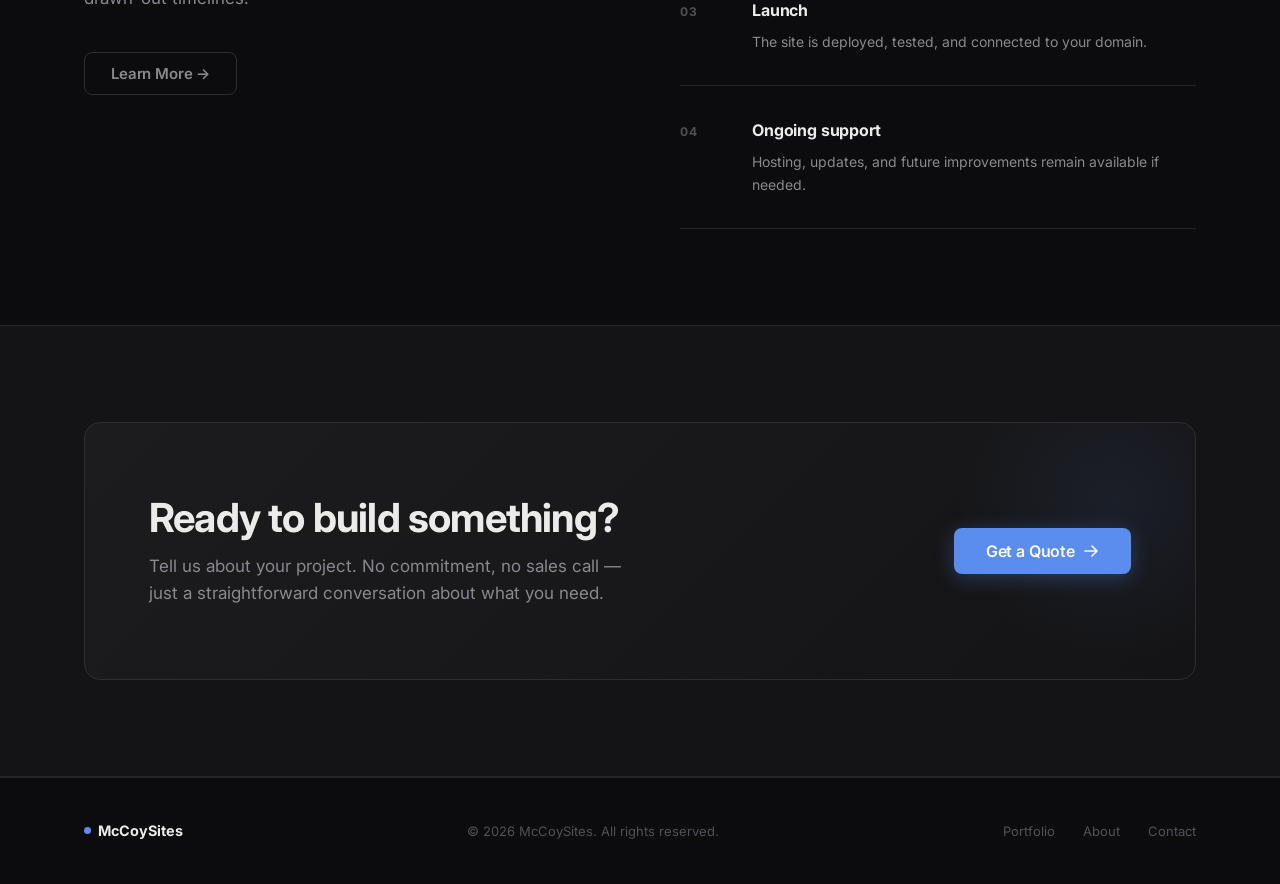
==== commit 2bc2accc: "style updates" ====
--- a/index.html
+++ b/index.html
@@ -131,7 +131,7 @@
         <!-- Rota Pizzaria -->
         <div class="portfolio-card">
           <div class="portfolio-card__thumb portfolio-card__thumb--placeholder">
-            <span style="font-size: 0.9rem; font-weight: 600; color: var(--text-2);">Rota Pizzaria</span>
+            <span>Rota Pizzaria</span>
           </div>
           <div class="portfolio-card__body">
             <div class="portfolio-card__category">Restaurant</div>
--- a/css/styles.css
+++ b/css/styles.css
@@ -429,7 +429,8 @@
 
 .portfolio-card__thumb {
   width: 100%;
-  aspect-ratio: 16 / 9;
+  min-height: 220px;
+  height: 220px;
   overflow: hidden;
 }
 
@@ -441,14 +442,21 @@
   display: block;
 }
 
-
-/* Placeholder thumbnail styling */
+/* Placeholder thumbnail — matches card height, site color scheme */
 .portfolio-card__thumb--placeholder {
+  background: var(--surface-2);
   display: flex;
   align-items: center;
   justify-content: center;
-  flex-direction: column;
-  gap: 10px;
+  min-height: 220px;
+  height: 220px;
+}
+
+.portfolio-card__thumb--placeholder span {
+  font-size: 0.9375rem;
+  font-weight: 600;
+  color: var(--text-2);
+  letter-spacing: -0.01em;
 }
 
 
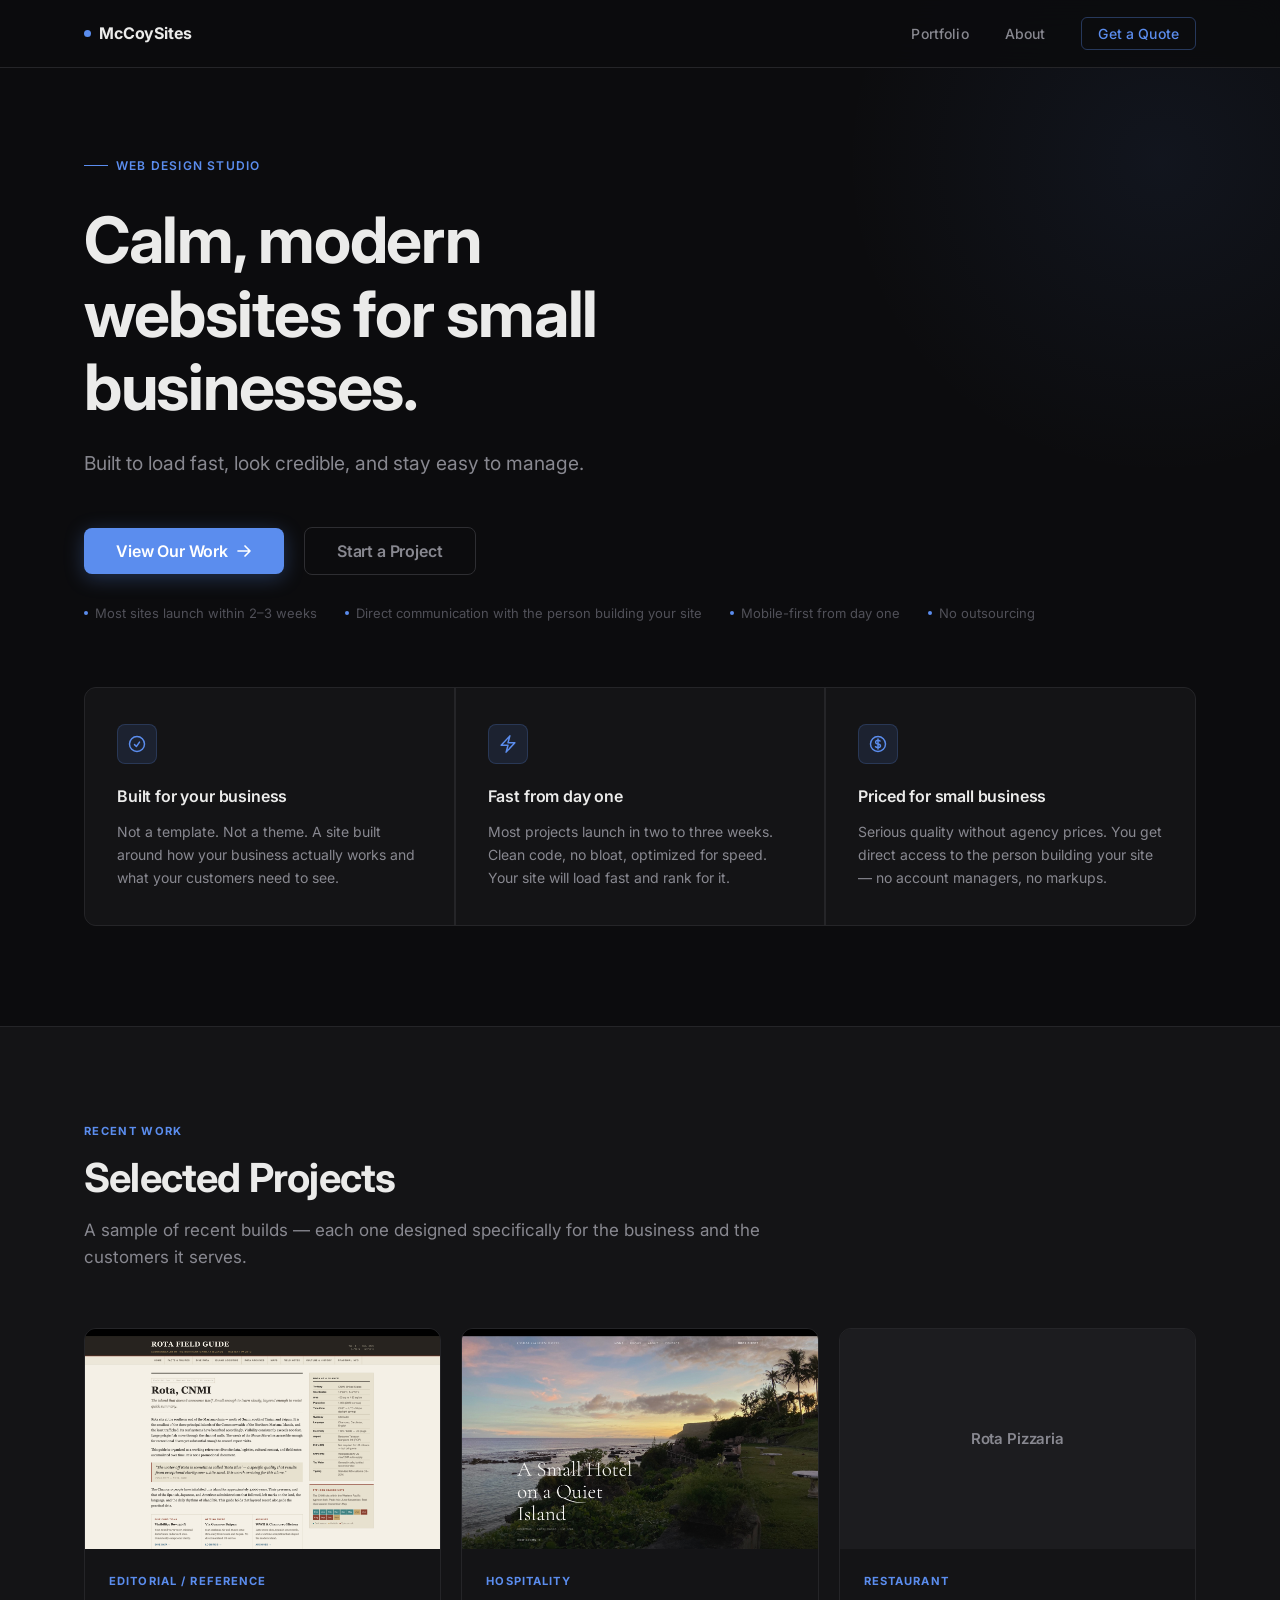
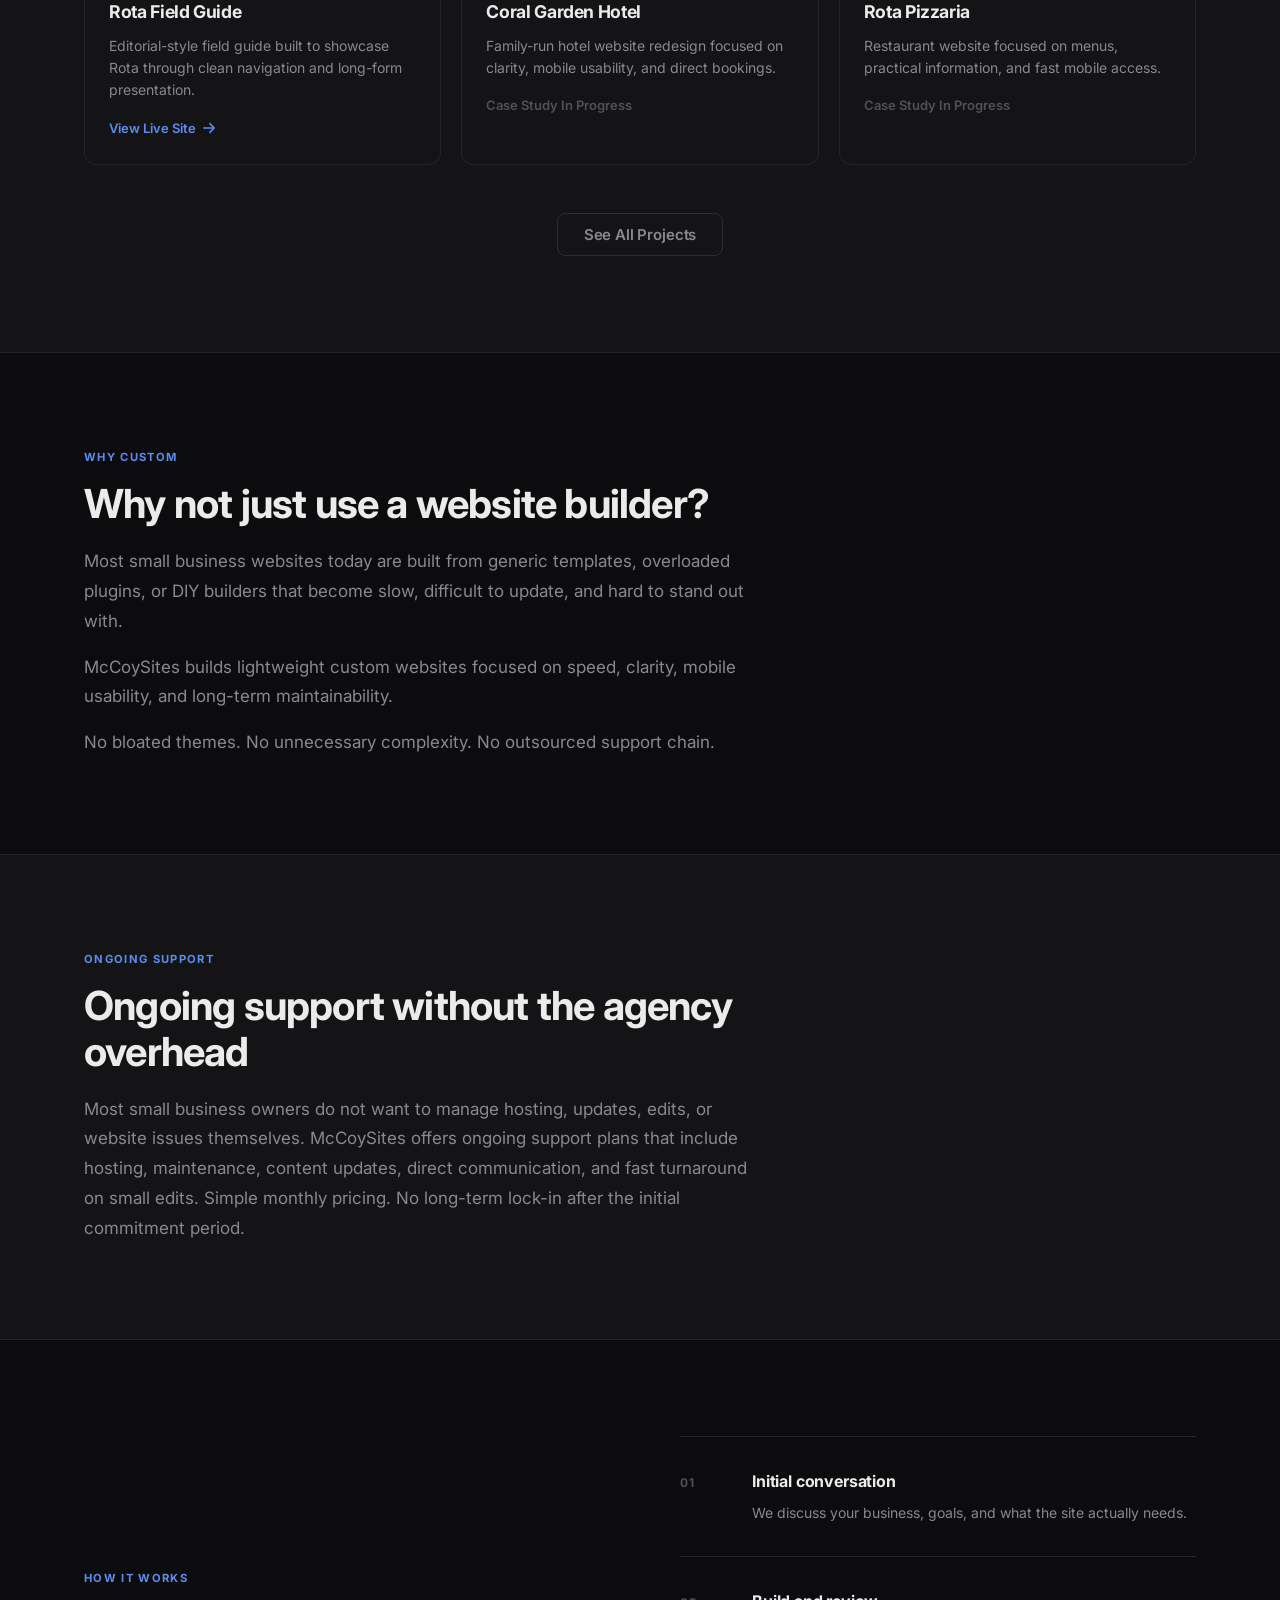
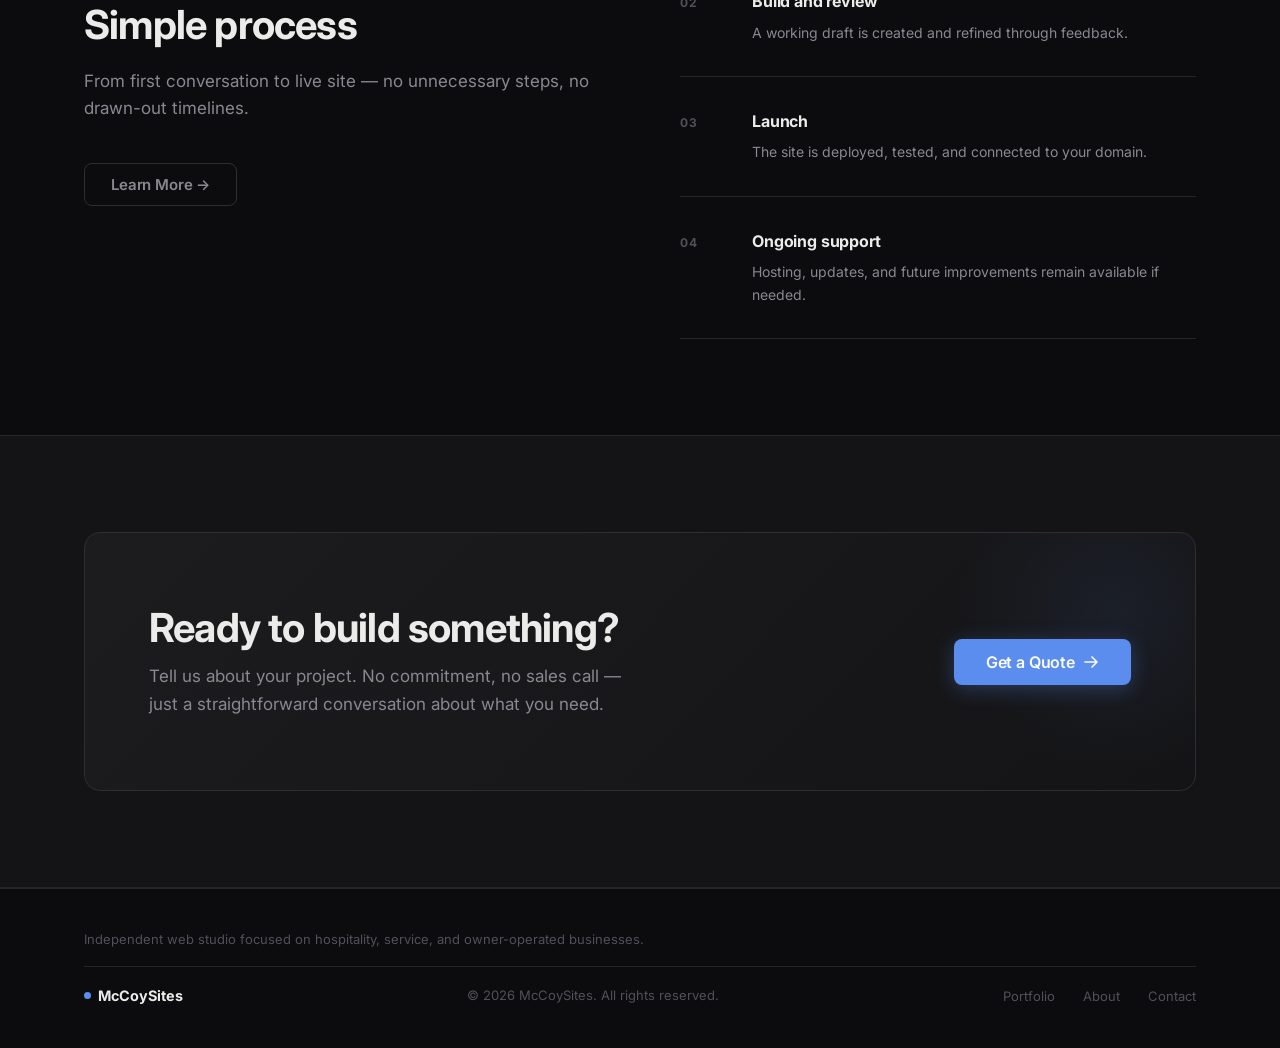
==== commit 15501b44: "chatgptupdates" ====
--- a/index.html
+++ b/index.html
@@ -50,6 +50,12 @@
         </a>
         <a href="contact.html" class="btn btn--ghost btn--lg">Start a Project</a>
       </div>
+      <ul class="hero__promises">
+        <li>Most sites launch within 2–3 weeks</li>
+        <li>Direct communication with the person building your site</li>
+        <li>Mobile-first from day one</li>
+        <li>No outsourcing</li>
+      </ul>
 
       <!-- Value props -->
       <div class="features">
@@ -123,7 +129,7 @@
             <div class="portfolio-card__title">Coral Garden Hotel</div>
             <p class="portfolio-card__desc">Family-run hotel website redesign focused on clarity, mobile usability, and direct bookings.</p>
             <span class="portfolio-card__link" style="color: var(--text-3); cursor: default;">
-              Coming Soon
+              Case Study In Progress
             </span>
           </div>
         </div>
@@ -138,7 +144,7 @@
             <div class="portfolio-card__title">Rota Pizzaria</div>
             <p class="portfolio-card__desc">Restaurant website focused on menus, practical information, and fast mobile access.</p>
             <span class="portfolio-card__link" style="color: var(--text-3); cursor: default;">
-              Coming Soon
+              Case Study In Progress
             </span>
           </div>
         </div>
@@ -157,8 +163,14 @@
       <div style="max-width: 720px;">
         <div class="section-header__label" style="font-size: 0.7rem; font-weight: 700; letter-spacing: 0.12em; text-transform: uppercase; color: var(--accent); margin-bottom: 14px;">Why Custom</div>
         <h2 style="margin-bottom: 20px;">Why not just use a website builder?</h2>
+        <p style="font-size: 1.0625rem; color: var(--text-2); line-height: 1.75; margin-bottom: 16px;">
+          Most small business websites today are built from generic templates, overloaded plugins, or DIY builders that become slow, difficult to update, and hard to stand out with.
+        </p>
+        <p style="font-size: 1.0625rem; color: var(--text-2); line-height: 1.75; margin-bottom: 16px;">
+          McCoySites builds lightweight custom websites focused on speed, clarity, mobile usability, and long-term maintainability.
+        </p>
         <p style="font-size: 1.0625rem; color: var(--text-2); line-height: 1.75;">
-          Most small business websites today are built from generic templates, overloaded plugins, or DIY builders that become slow, difficult to update, and hard to stand out with. McCoySites builds lightweight custom websites focused on speed, clarity, mobile usability, long-term maintainability, and direct communication and support. No bloated themes. No unnecessary complexity. No outsourced support chain.
+          No bloated themes. No unnecessary complexity. No outsourced support chain.
         </p>
       </div>
     </div>
@@ -240,6 +252,9 @@
 
   <!-- ── Footer ───────────────────────────────────────────── -->
   <footer class="footer">
+    <div class="container">
+      <p class="footer__tagline">Independent web studio focused on hospitality, service, and owner-operated businesses.</p>
+    </div>
     <div class="container footer__inner">
       <div class="footer__logo">
         <span class="nav__logo-dot"></span>
--- a/css/styles.css
+++ b/css/styles.css
@@ -253,6 +253,33 @@
   flex-wrap: wrap;
 }
 
+.hero__promises {
+  list-style: none;
+  display: flex;
+  flex-wrap: wrap;
+  gap: 8px 28px;
+  margin-top: 28px;
+  padding: 0;
+}
+
+.hero__promises li {
+  font-size: 0.8125rem;
+  color: var(--text-3);
+  display: flex;
+  align-items: center;
+  gap: 7px;
+}
+
+.hero__promises li::before {
+  content: '';
+  display: block;
+  width: 4px;
+  height: 4px;
+  border-radius: 50%;
+  background: var(--accent);
+  flex-shrink: 0;
+}
+
 /* ── Buttons ──────────────────────────────────────────────── */
 .btn {
   display: inline-flex;
@@ -783,6 +810,15 @@
   display: flex;
   align-items: center;
   gap: 7px;
+}
+
+.footer__tagline {
+  font-size: 0.8125rem;
+  color: var(--text-3);
+  max-width: none;
+  padding-bottom: 16px;
+  margin-bottom: 16px;
+  border-bottom: 1px solid var(--border);
 }
 
 .footer__copy {
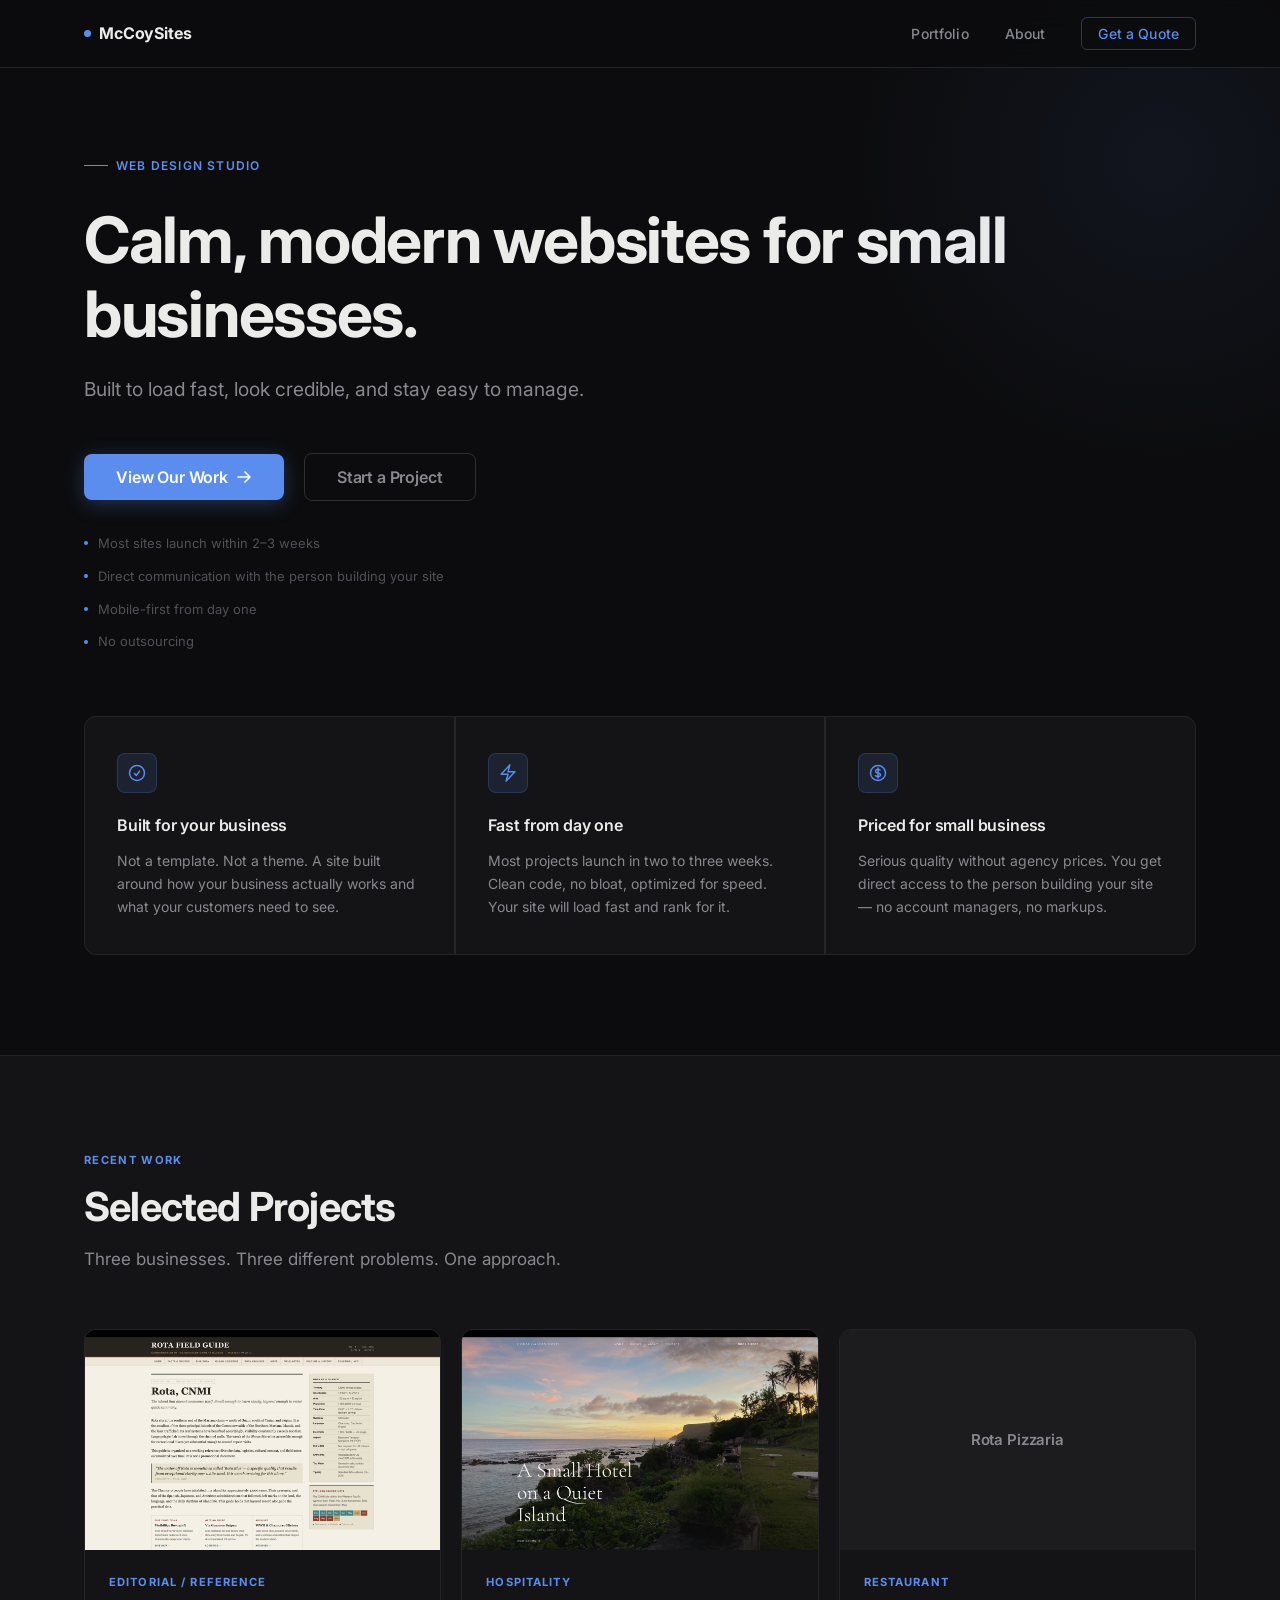
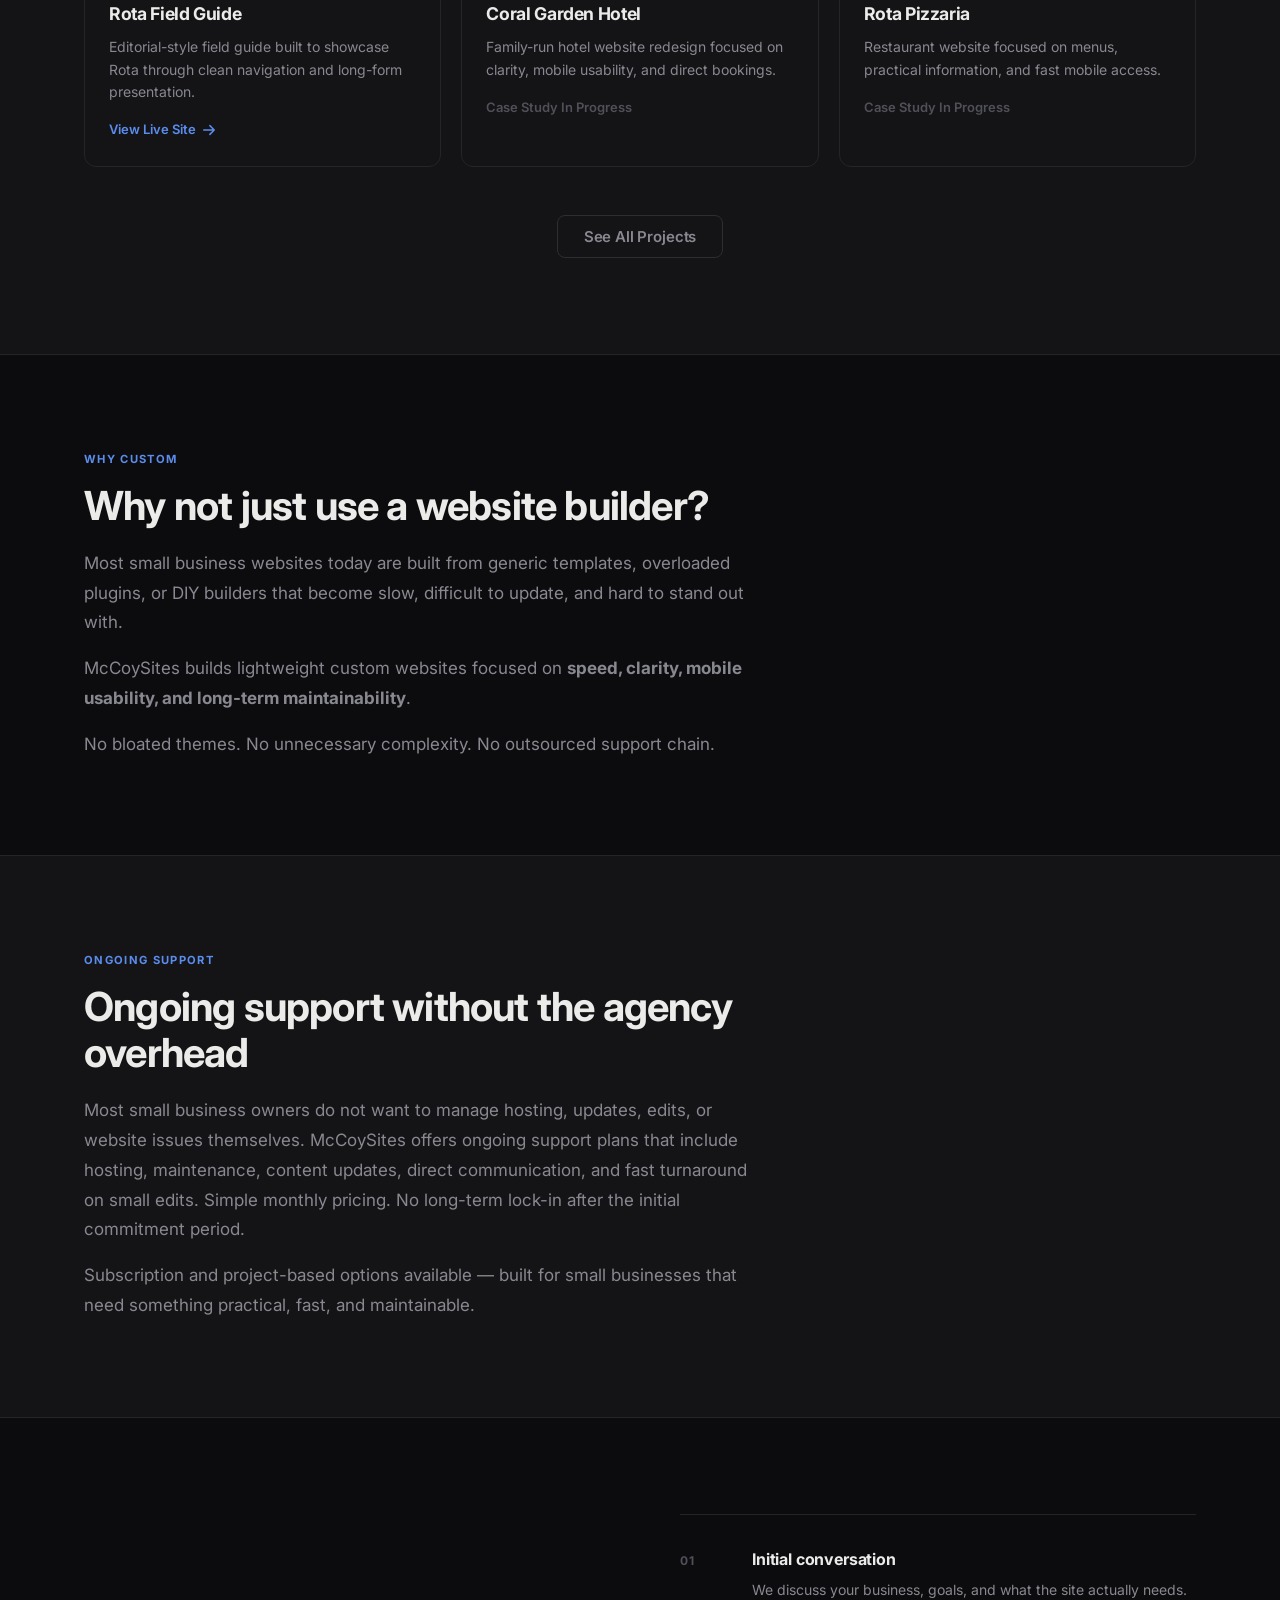
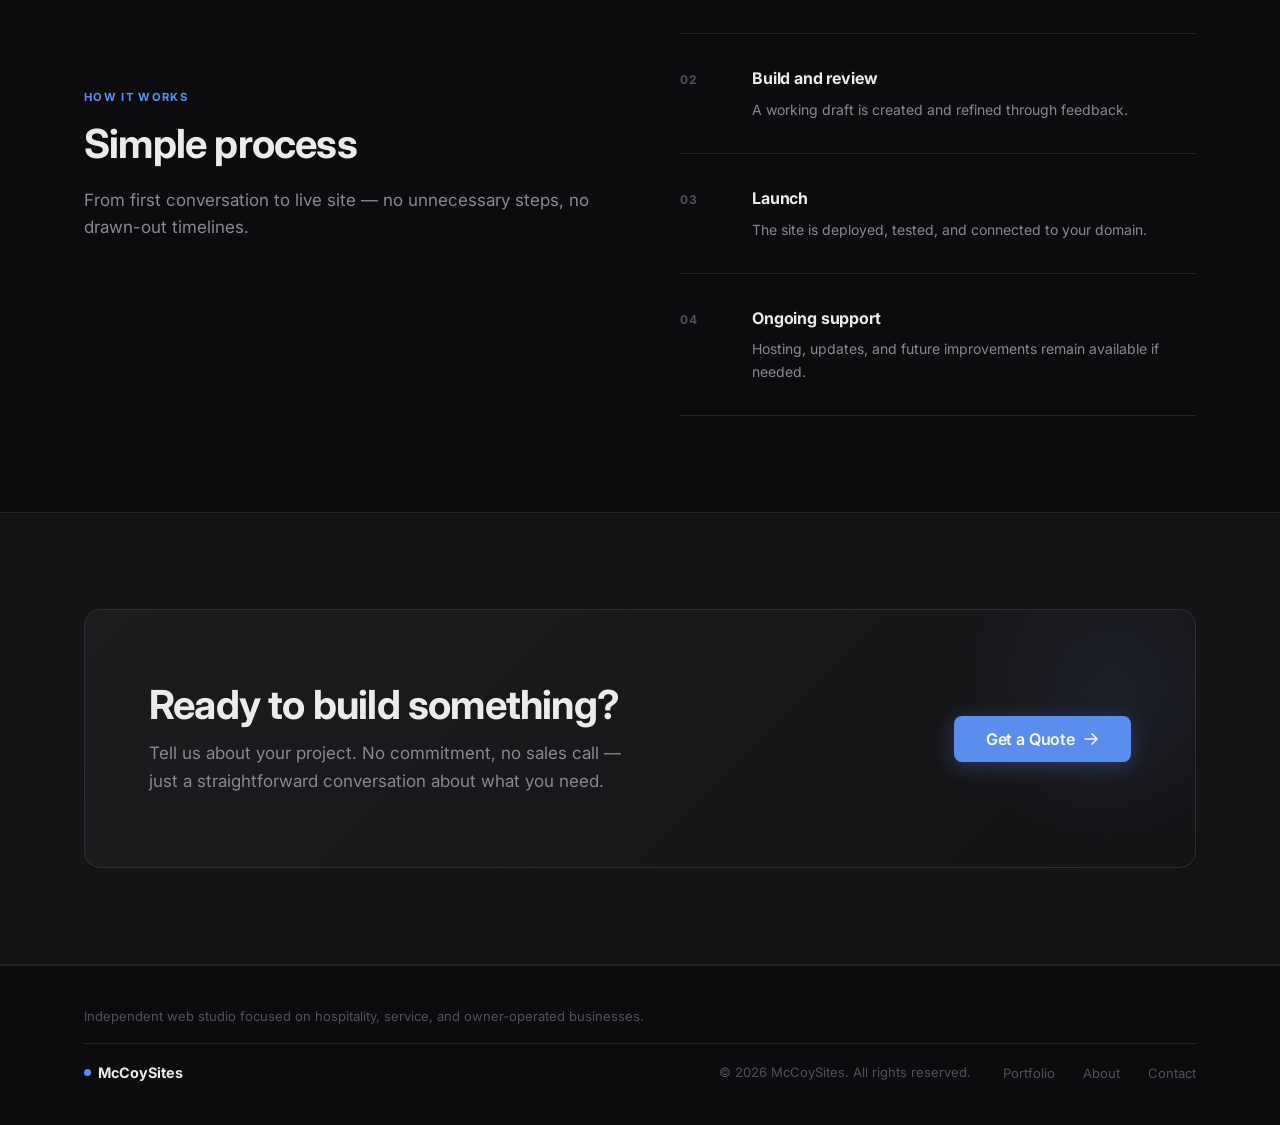
==== commit f11e2f62: "several updates" ====
--- a/index.html
+++ b/index.html
@@ -90,7 +90,7 @@
       <div class="section-header">
         <div class="section-header__label">Recent Work</div>
         <h2 class="section-header__title">Selected Projects</h2>
-        <p class="section-header__body">A sample of recent builds — each one designed specifically for the business and the customers it serves.</p>
+        <p class="section-header__body">Three businesses. Three different problems. One approach.</p>
       </div>
 
       <div class="portfolio-grid portfolio-grid--equal">
@@ -167,7 +167,7 @@
           Most small business websites today are built from generic templates, overloaded plugins, or DIY builders that become slow, difficult to update, and hard to stand out with.
         </p>
         <p style="font-size: 1.0625rem; color: var(--text-2); line-height: 1.75; margin-bottom: 16px;">
-          McCoySites builds lightweight custom websites focused on speed, clarity, mobile usability, and long-term maintainability.
+          McCoySites builds lightweight custom websites focused on <strong>speed, clarity, mobile usability, and long-term maintainability</strong>.
         </p>
         <p style="font-size: 1.0625rem; color: var(--text-2); line-height: 1.75;">
           No bloated themes. No unnecessary complexity. No outsourced support chain.
@@ -185,6 +185,9 @@
         <p style="font-size: 1.0625rem; color: var(--text-2); line-height: 1.75;">
           Most small business owners do not want to manage hosting, updates, edits, or website issues themselves. McCoySites offers ongoing support plans that include hosting, maintenance, content updates, direct communication, and fast turnaround on small edits. Simple monthly pricing. No long-term lock-in after the initial commitment period.
         </p>
+        <p style="font-size: 1.0625rem; color: var(--text-2); line-height: 1.75; margin-top: 16px;">
+          Subscription and project-based options available — built for small businesses that need something practical, fast, and maintainable.
+        </p>
       </div>
     </div>
   </section>
@@ -196,8 +199,7 @@
         <div>
           <div class="section-header__label" style="font-size: 0.7rem; font-weight: 700; letter-spacing: 0.12em; text-transform: uppercase; color: var(--accent); margin-bottom: 14px;">How It Works</div>
           <h2 style="margin-bottom: 20px;">Simple process</h2>
-          <p style="font-size: 1.0625rem; margin-bottom: 40px; color: var(--text-2);">From first conversation to live site — no unnecessary steps, no drawn-out timelines.</p>
-          <a href="about.html" class="btn btn--ghost">Learn More →</a>
+          <p style="font-size: 1.0625rem; color: var(--text-2);">From first conversation to live site — no unnecessary steps, no drawn-out timelines.</p>
         </div>
 
         <div class="about-process">
--- a/css/styles.css
+++ b/css/styles.css
@@ -231,7 +231,7 @@
 
 .hero__headline {
   margin-bottom: 24px;
-  max-width: 14ch;
+  max-width: 22ch;
 }
 
 .hero__headline em {
@@ -256,18 +256,19 @@
 .hero__promises {
   list-style: none;
   display: flex;
-  flex-wrap: wrap;
-  gap: 8px 28px;
-  margin-top: 28px;
+  flex-direction: column;
+  gap: 12px;
+  margin-top: 32px;
   padding: 0;
 }
 
 .hero__promises li {
   font-size: 0.8125rem;
   color: var(--text-3);
-  display: flex;
-  align-items: center;
-  gap: 7px;
+  line-height: 1.6;
+  display: flex;
+  align-items: center;
+  gap: 10px;
 }
 
 .hero__promises li::before {
@@ -798,9 +799,16 @@
 .footer__inner {
   display: flex;
   align-items: center;
-  justify-content: space-between;
-  gap: 24px;
+  justify-content: flex-start;
+  gap: 32px;
   flex-wrap: wrap;
+}
+
+.footer__copy {
+  font-size: 0.8125rem;
+  color: var(--text-3);
+  max-width: none;
+  margin-left: auto;
 }
 
 .footer__logo {
@@ -819,12 +827,6 @@
   padding-bottom: 16px;
   margin-bottom: 16px;
   border-bottom: 1px solid var(--border);
-}
-
-.footer__copy {
-  font-size: 0.8125rem;
-  color: var(--text-3);
-  max-width: none;
 }
 
 .footer__links {
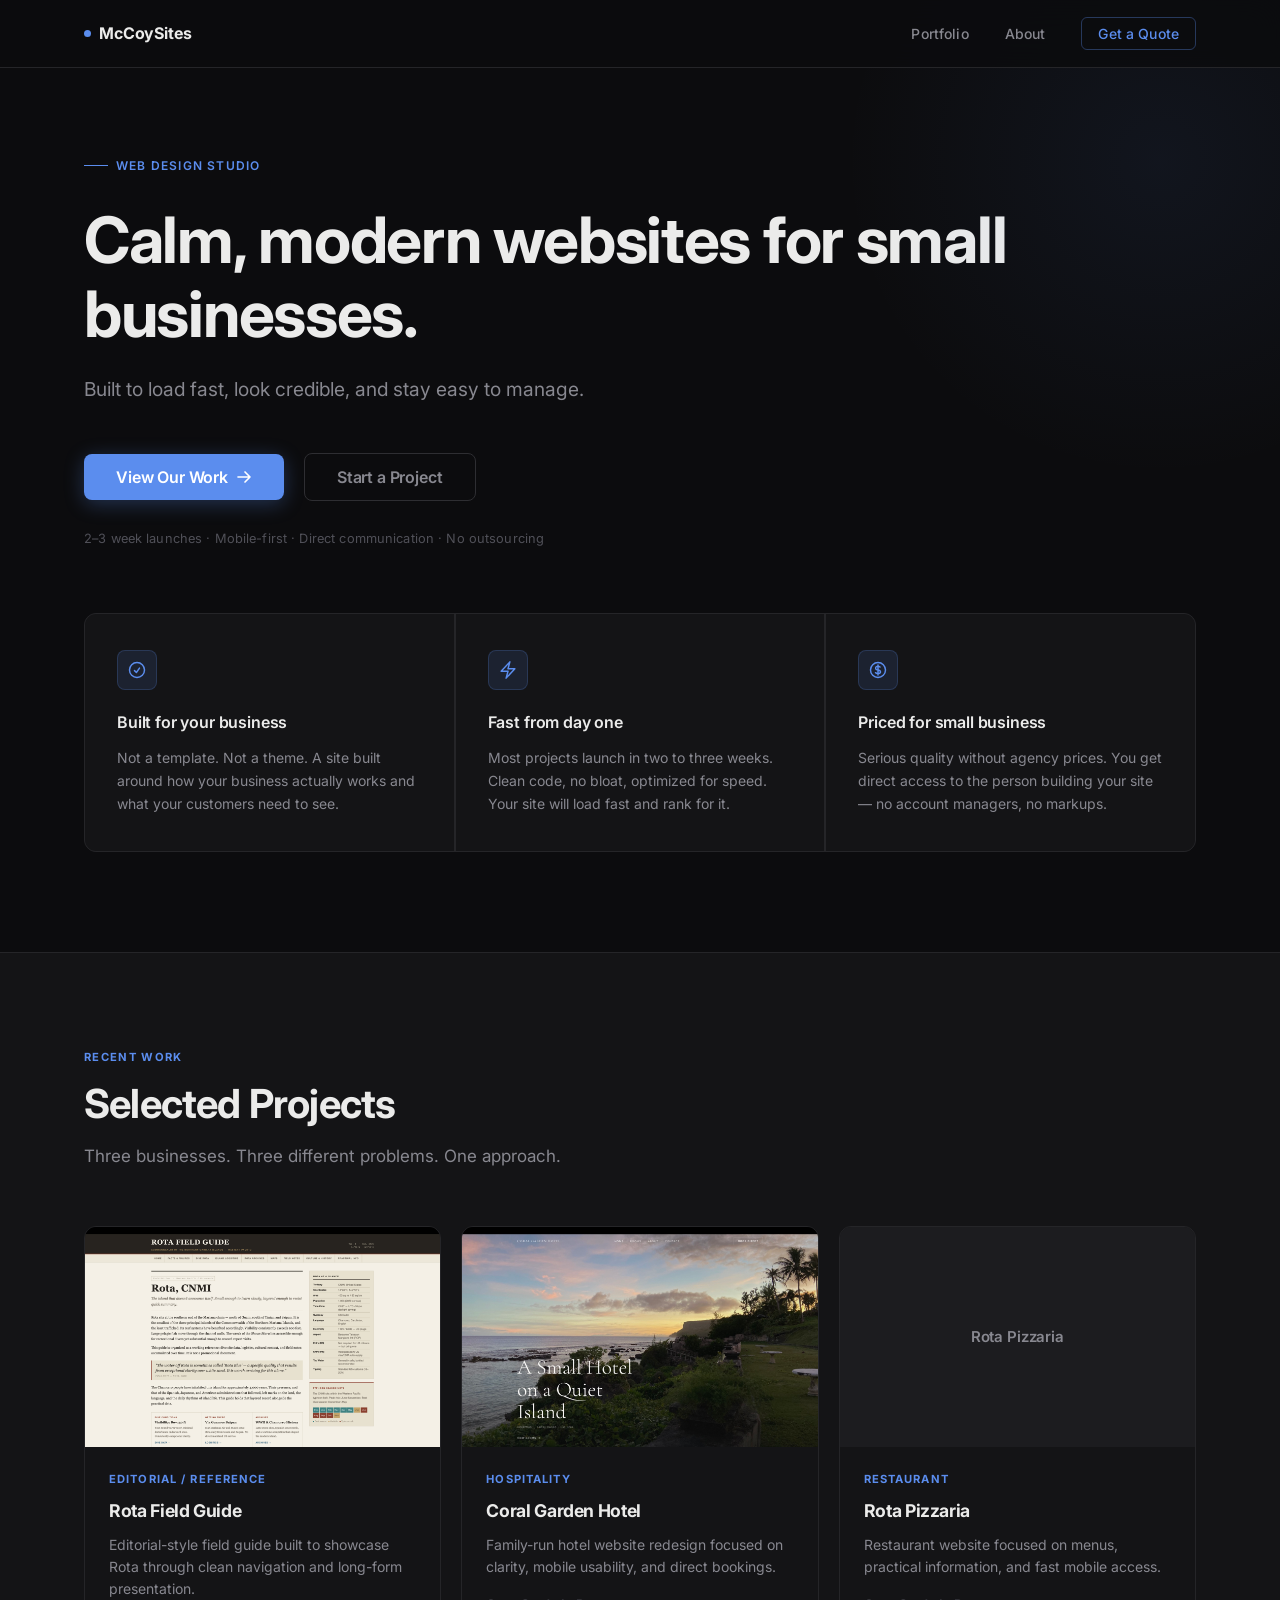
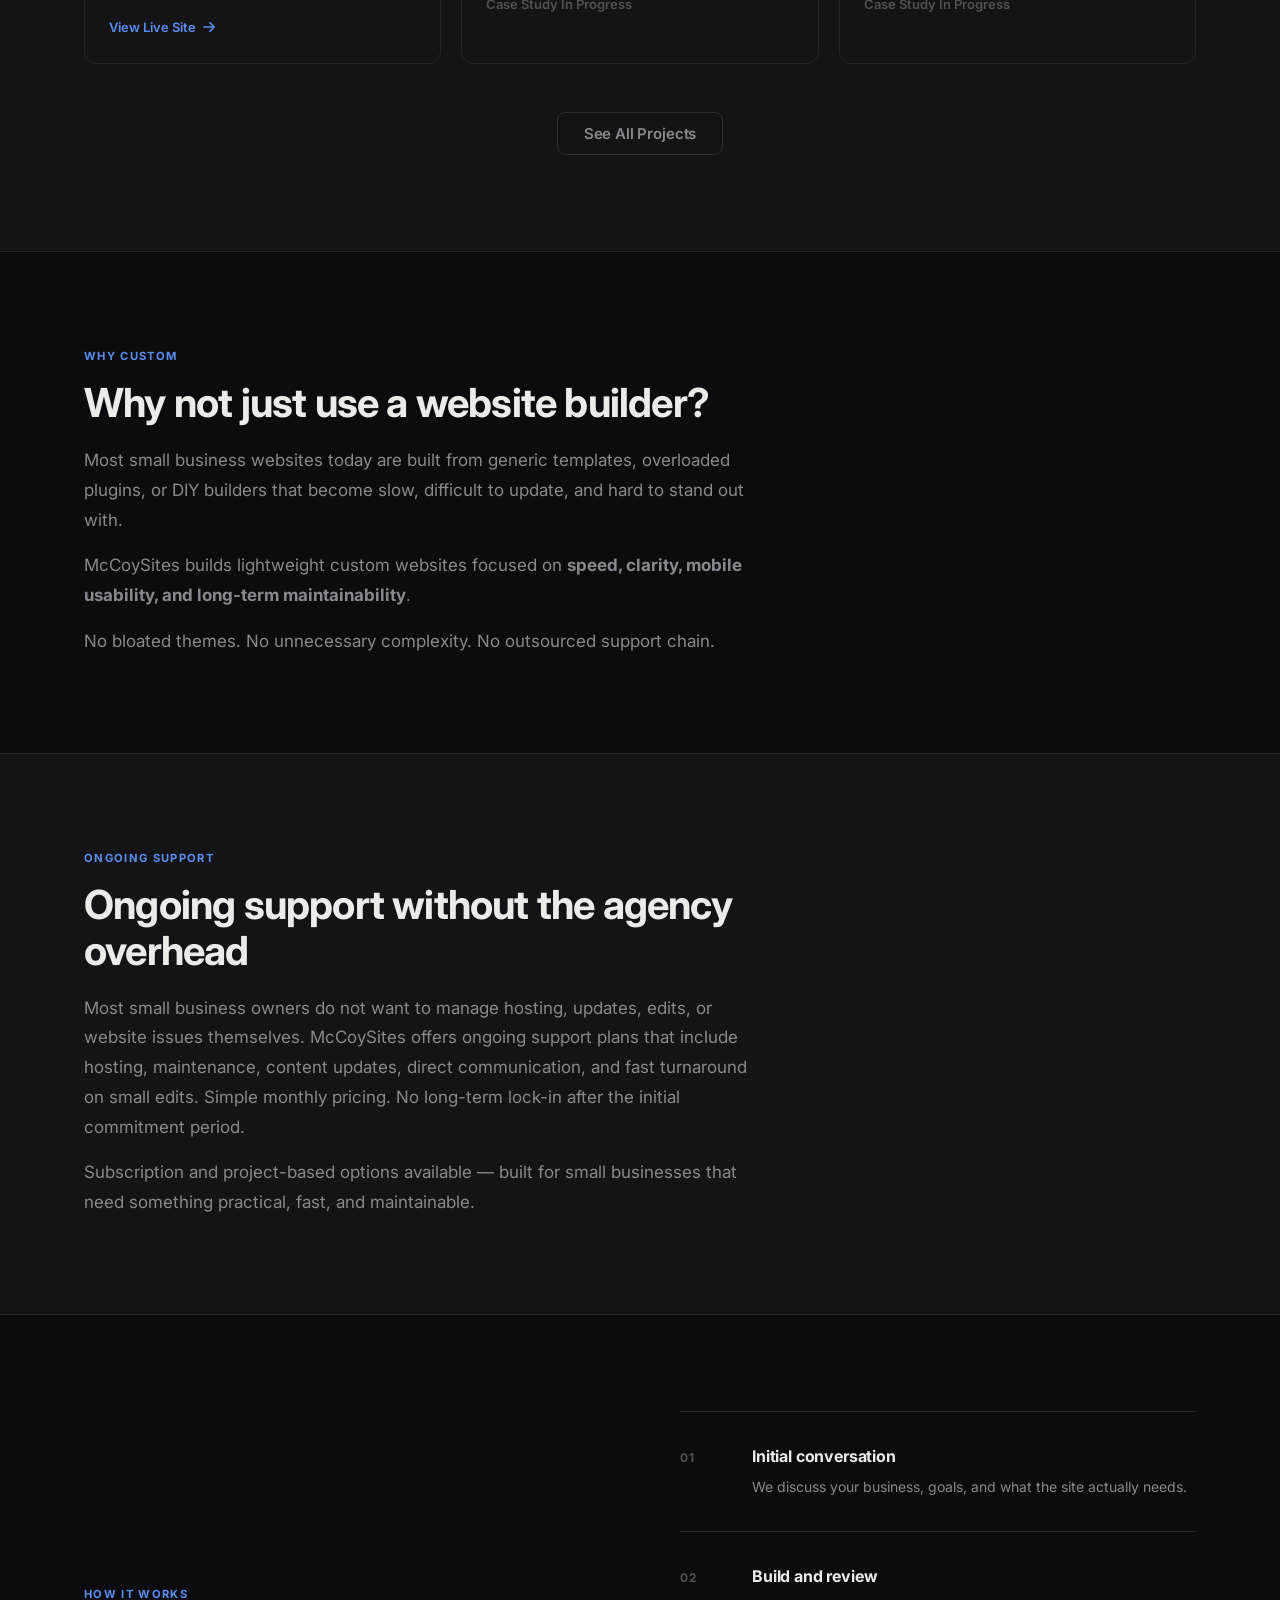
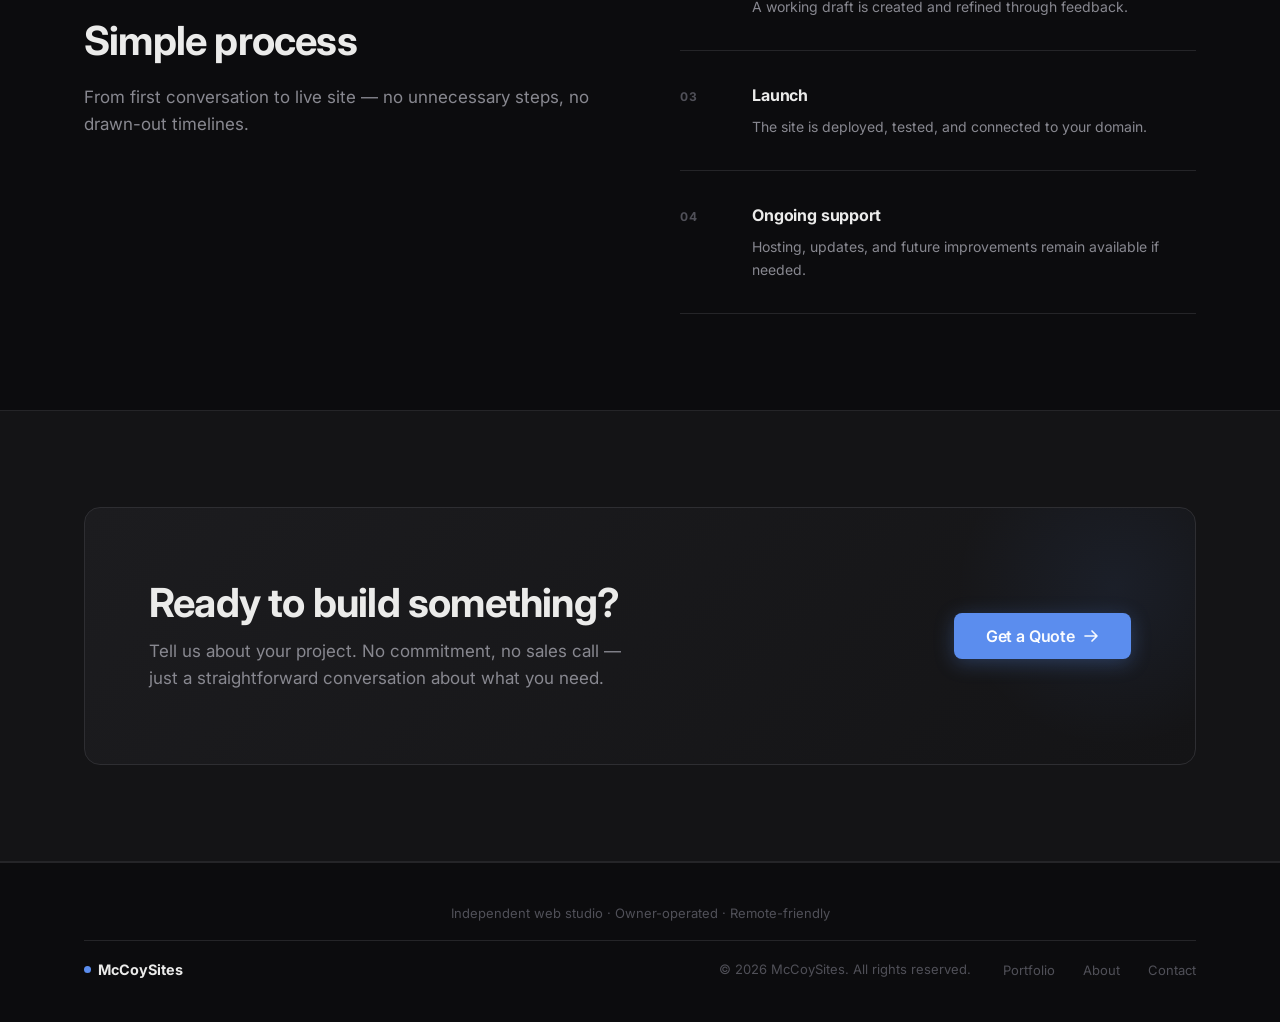
==== commit c8279015: "more updates" ====
--- a/index.html
+++ b/index.html
@@ -50,12 +50,7 @@
         </a>
         <a href="contact.html" class="btn btn--ghost btn--lg">Start a Project</a>
       </div>
-      <ul class="hero__promises">
-        <li>Most sites launch within 2–3 weeks</li>
-        <li>Direct communication with the person building your site</li>
-        <li>Mobile-first from day one</li>
-        <li>No outsourcing</li>
-      </ul>
+      <p class="hero__promises">2–3 week launches · Mobile-first · Direct communication · No outsourcing</p>
 
       <!-- Value props -->
       <div class="features">
@@ -255,7 +250,7 @@
   <!-- ── Footer ───────────────────────────────────────────── -->
   <footer class="footer">
     <div class="container">
-      <p class="footer__tagline">Independent web studio focused on hospitality, service, and owner-operated businesses.</p>
+      <p class="footer__tagline">Independent web studio · Owner-operated · Remote-friendly</p>
     </div>
     <div class="container footer__inner">
       <div class="footer__logo">
--- a/css/styles.css
+++ b/css/styles.css
@@ -254,31 +254,11 @@
 }
 
 .hero__promises {
-  list-style: none;
-  display: flex;
-  flex-direction: column;
-  gap: 12px;
-  margin-top: 32px;
-  padding: 0;
-}
-
-.hero__promises li {
-  font-size: 0.8125rem;
+  margin-top: 28px;
+  font-size: 0.8rem;
   color: var(--text-3);
-  line-height: 1.6;
-  display: flex;
-  align-items: center;
-  gap: 10px;
-}
-
-.hero__promises li::before {
-  content: '';
-  display: block;
-  width: 4px;
-  height: 4px;
-  border-radius: 50%;
-  background: var(--accent);
-  flex-shrink: 0;
+  letter-spacing: 0.01em;
+  max-width: none;
 }
 
 /* ── Buttons ──────────────────────────────────────────────── */
@@ -824,6 +804,8 @@
   font-size: 0.8125rem;
   color: var(--text-3);
   max-width: none;
+  white-space: nowrap;
+  text-align: center;
   padding-bottom: 16px;
   margin-bottom: 16px;
   border-bottom: 1px solid var(--border);
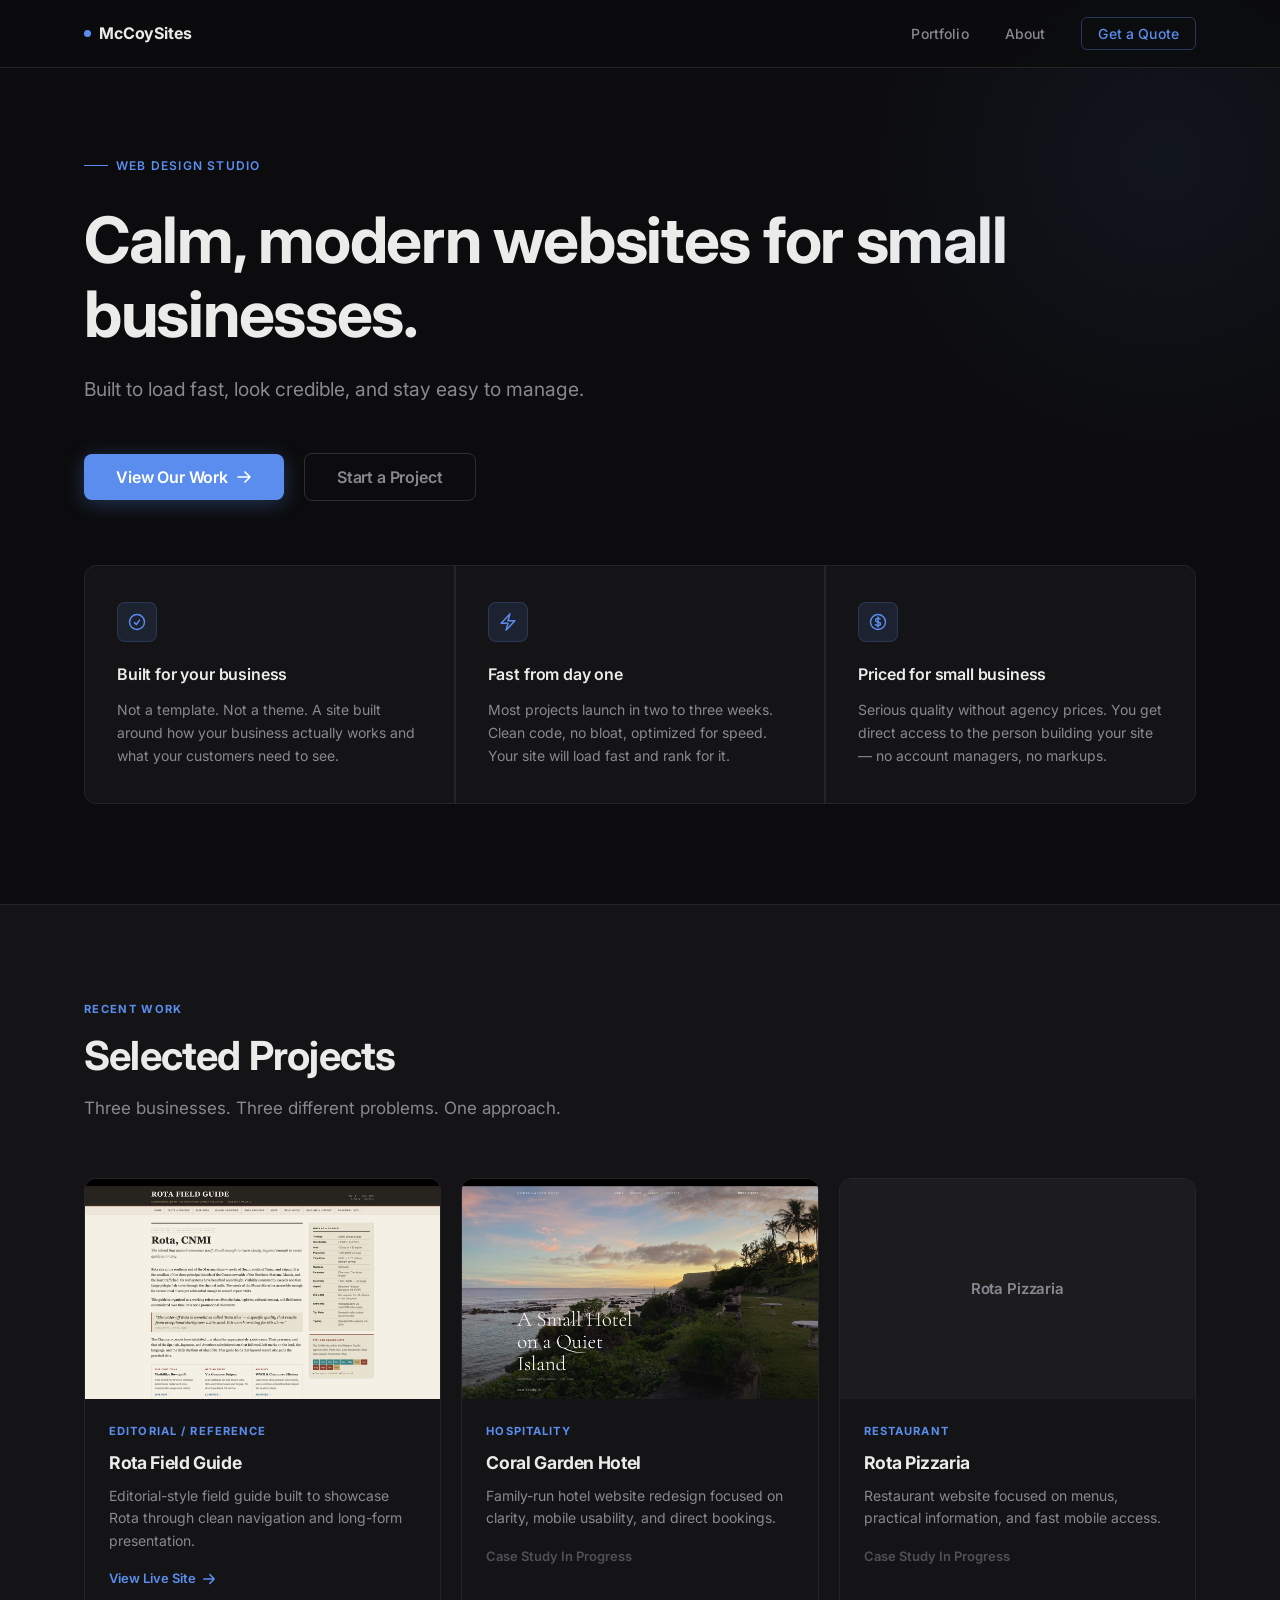
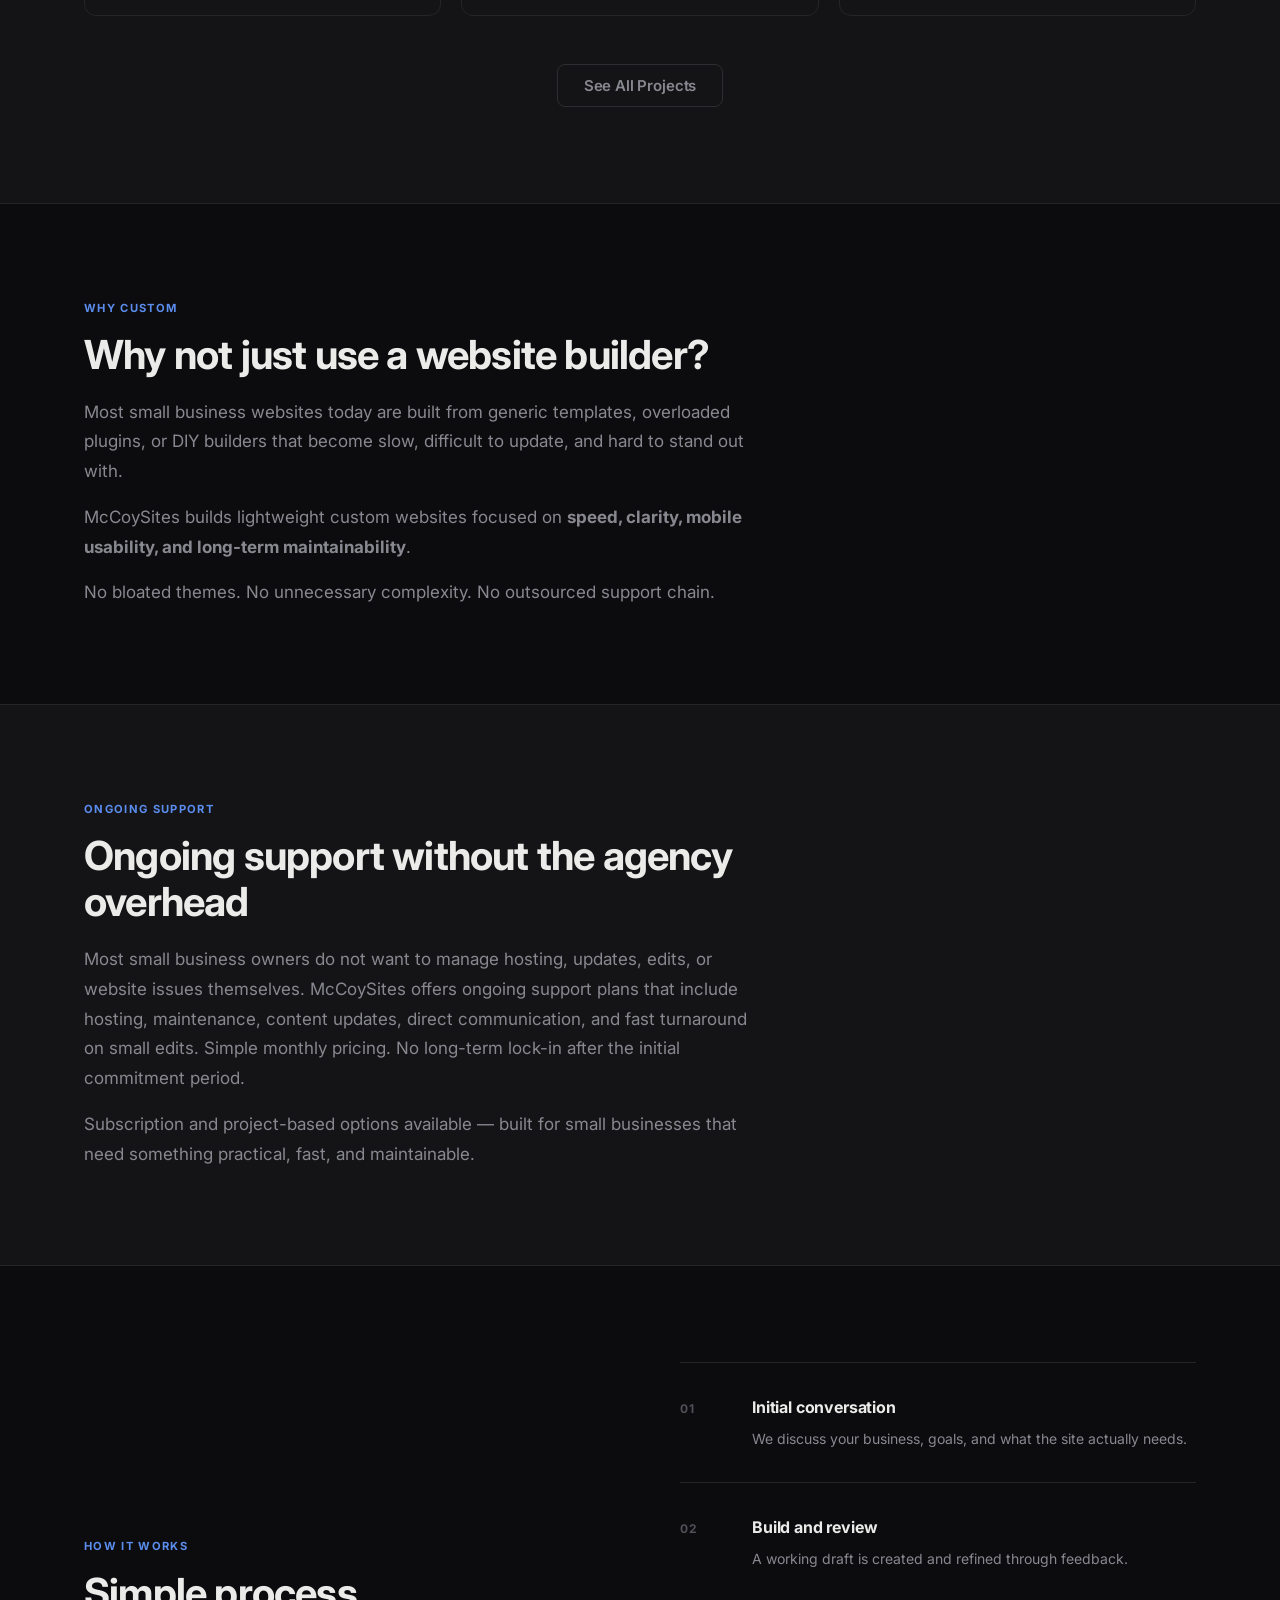
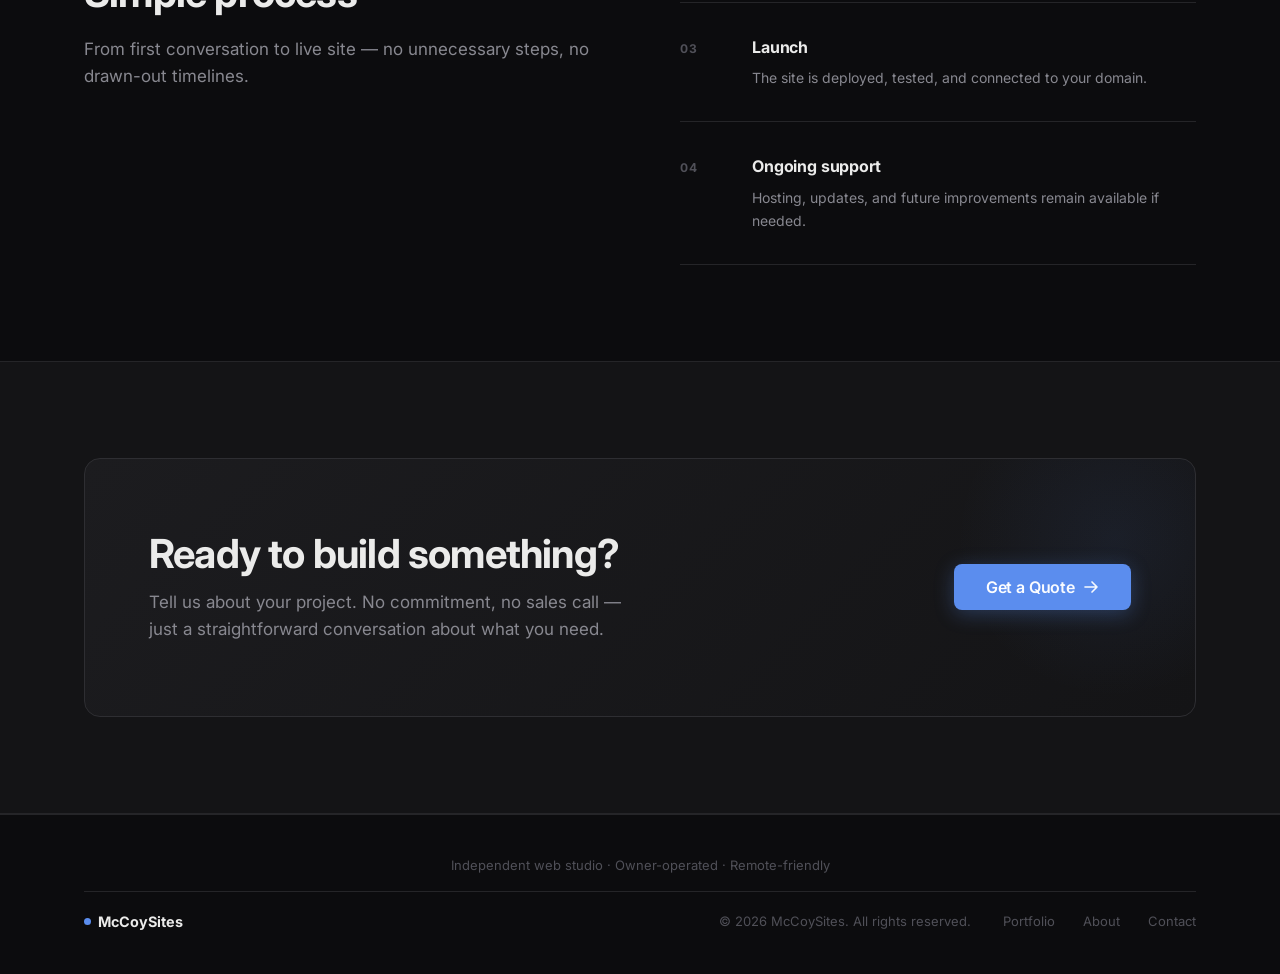
==== commit 9e74e254: "heroline" ====
--- a/index.html
+++ b/index.html
@@ -50,7 +50,6 @@
         </a>
         <a href="contact.html" class="btn btn--ghost btn--lg">Start a Project</a>
       </div>
-      <p class="hero__promises">2–3 week launches · Mobile-first · Direct communication · No outsourcing</p>
 
       <!-- Value props -->
       <div class="features">
--- a/css/styles.css
+++ b/css/styles.css
@@ -253,13 +253,6 @@
   flex-wrap: wrap;
 }
 
-.hero__promises {
-  margin-top: 28px;
-  font-size: 0.8rem;
-  color: var(--text-3);
-  letter-spacing: 0.01em;
-  max-width: none;
-}
 
 /* ── Buttons ──────────────────────────────────────────────── */
 .btn {
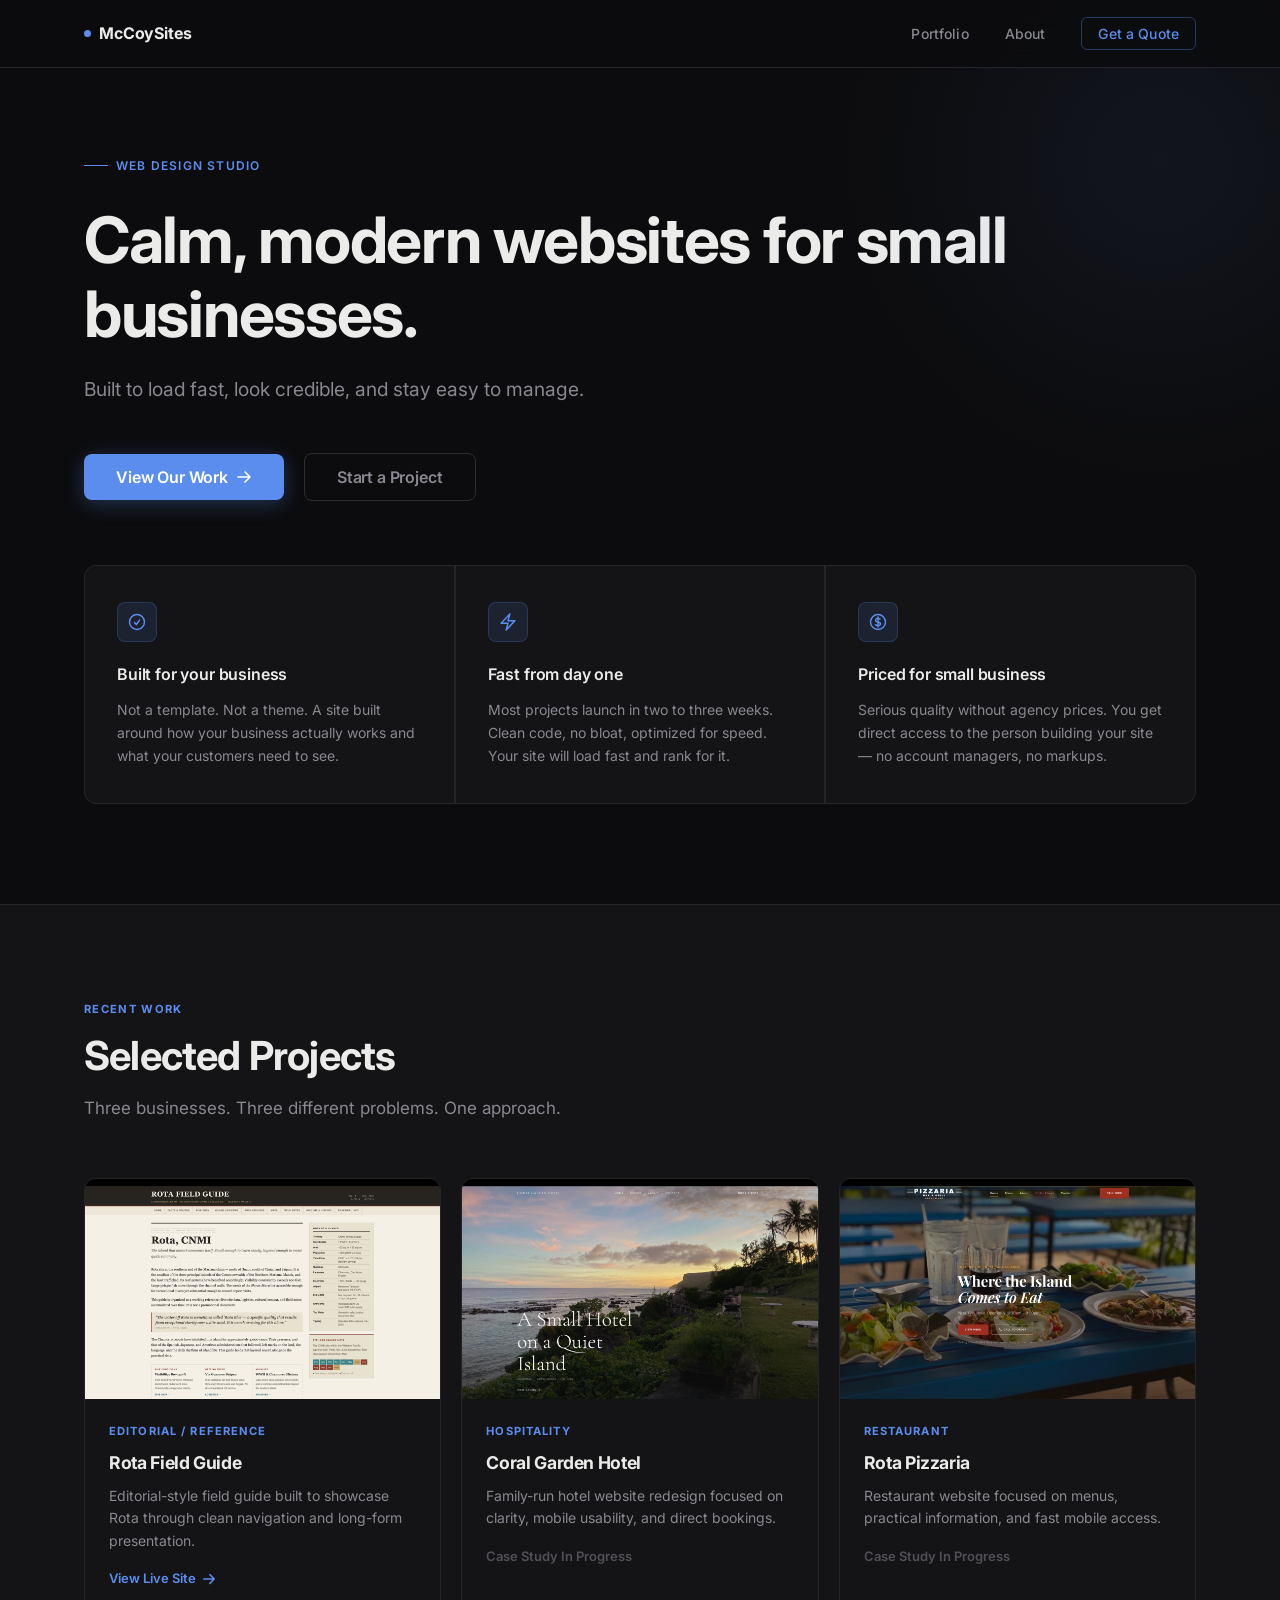
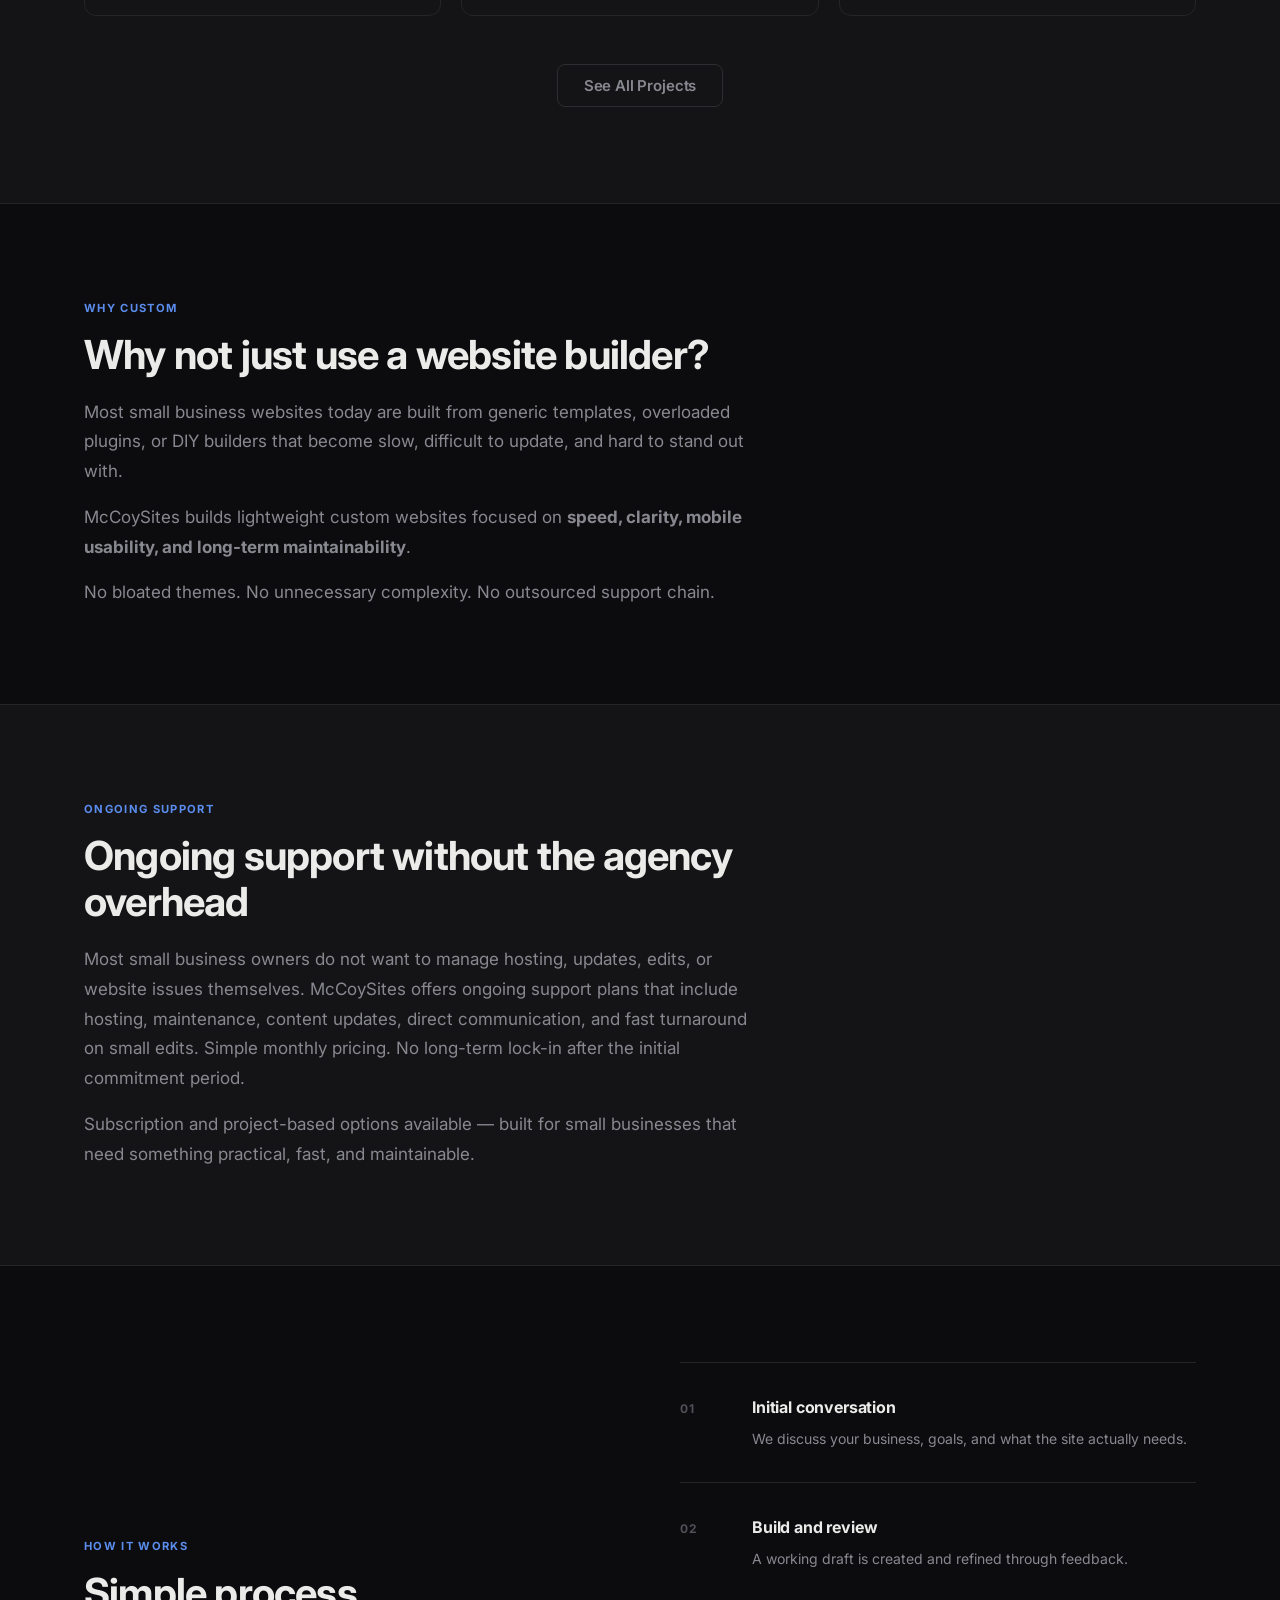
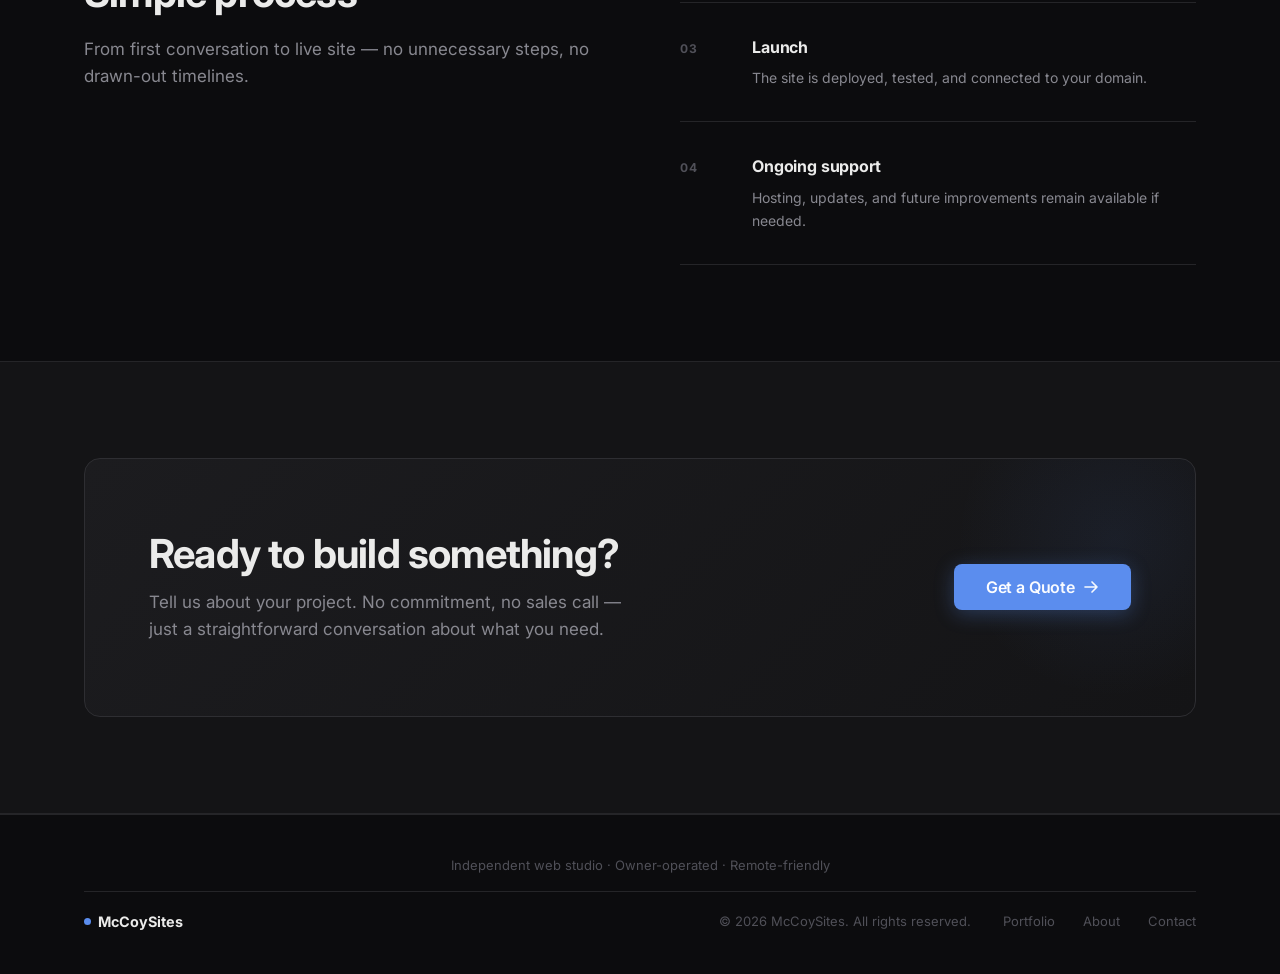
==== commit 5d189530: "pizzariathumb" ====
--- a/index.html
+++ b/index.html
@@ -130,8 +130,12 @@
 
         <!-- Rota Pizzaria -->
         <div class="portfolio-card">
-          <div class="portfolio-card__thumb portfolio-card__thumb--placeholder">
-            <span>Rota Pizzaria</span>
+          <div class="portfolio-card__thumb">
+            <img
+              src="images/rotapizzariathumb.jpg"
+              alt="Rota Pizzaria — screenshot of the homepage"
+              loading="lazy"
+            />
           </div>
           <div class="portfolio-card__body">
             <div class="portfolio-card__category">Restaurant</div>
